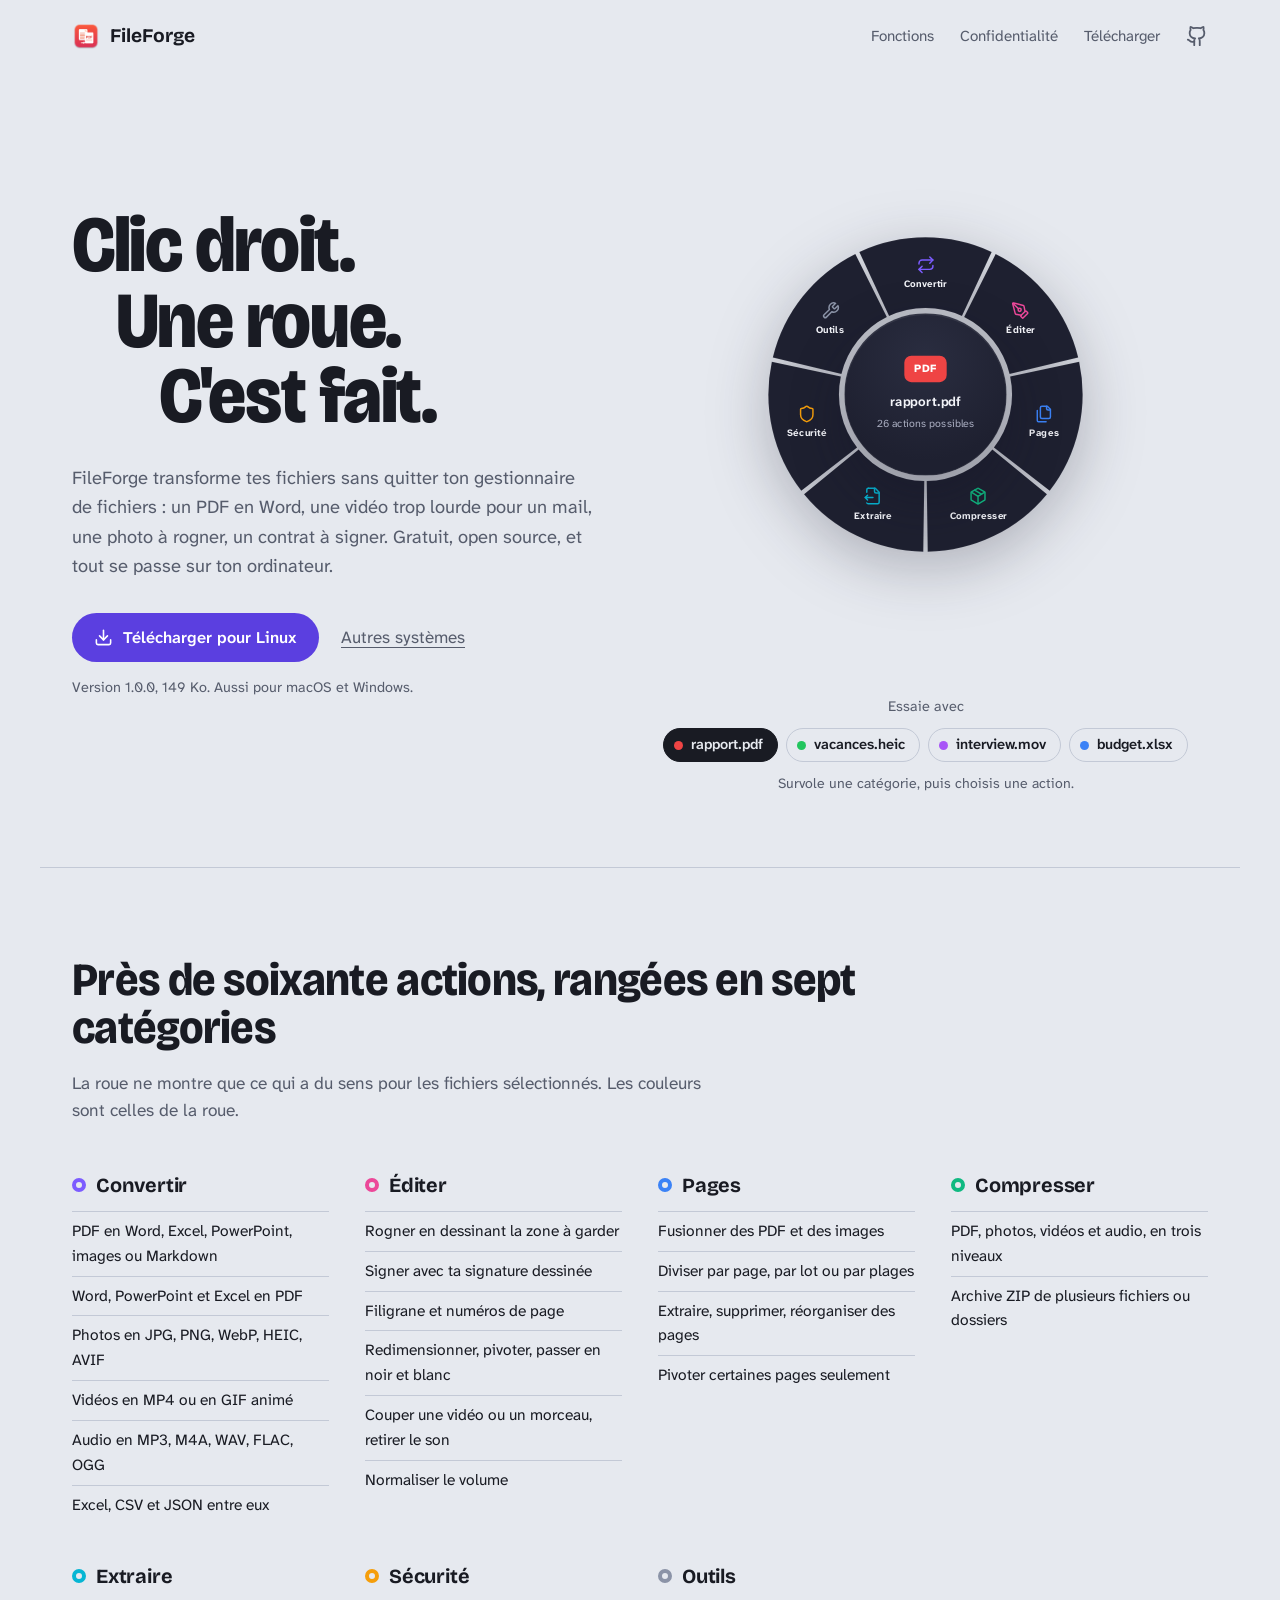
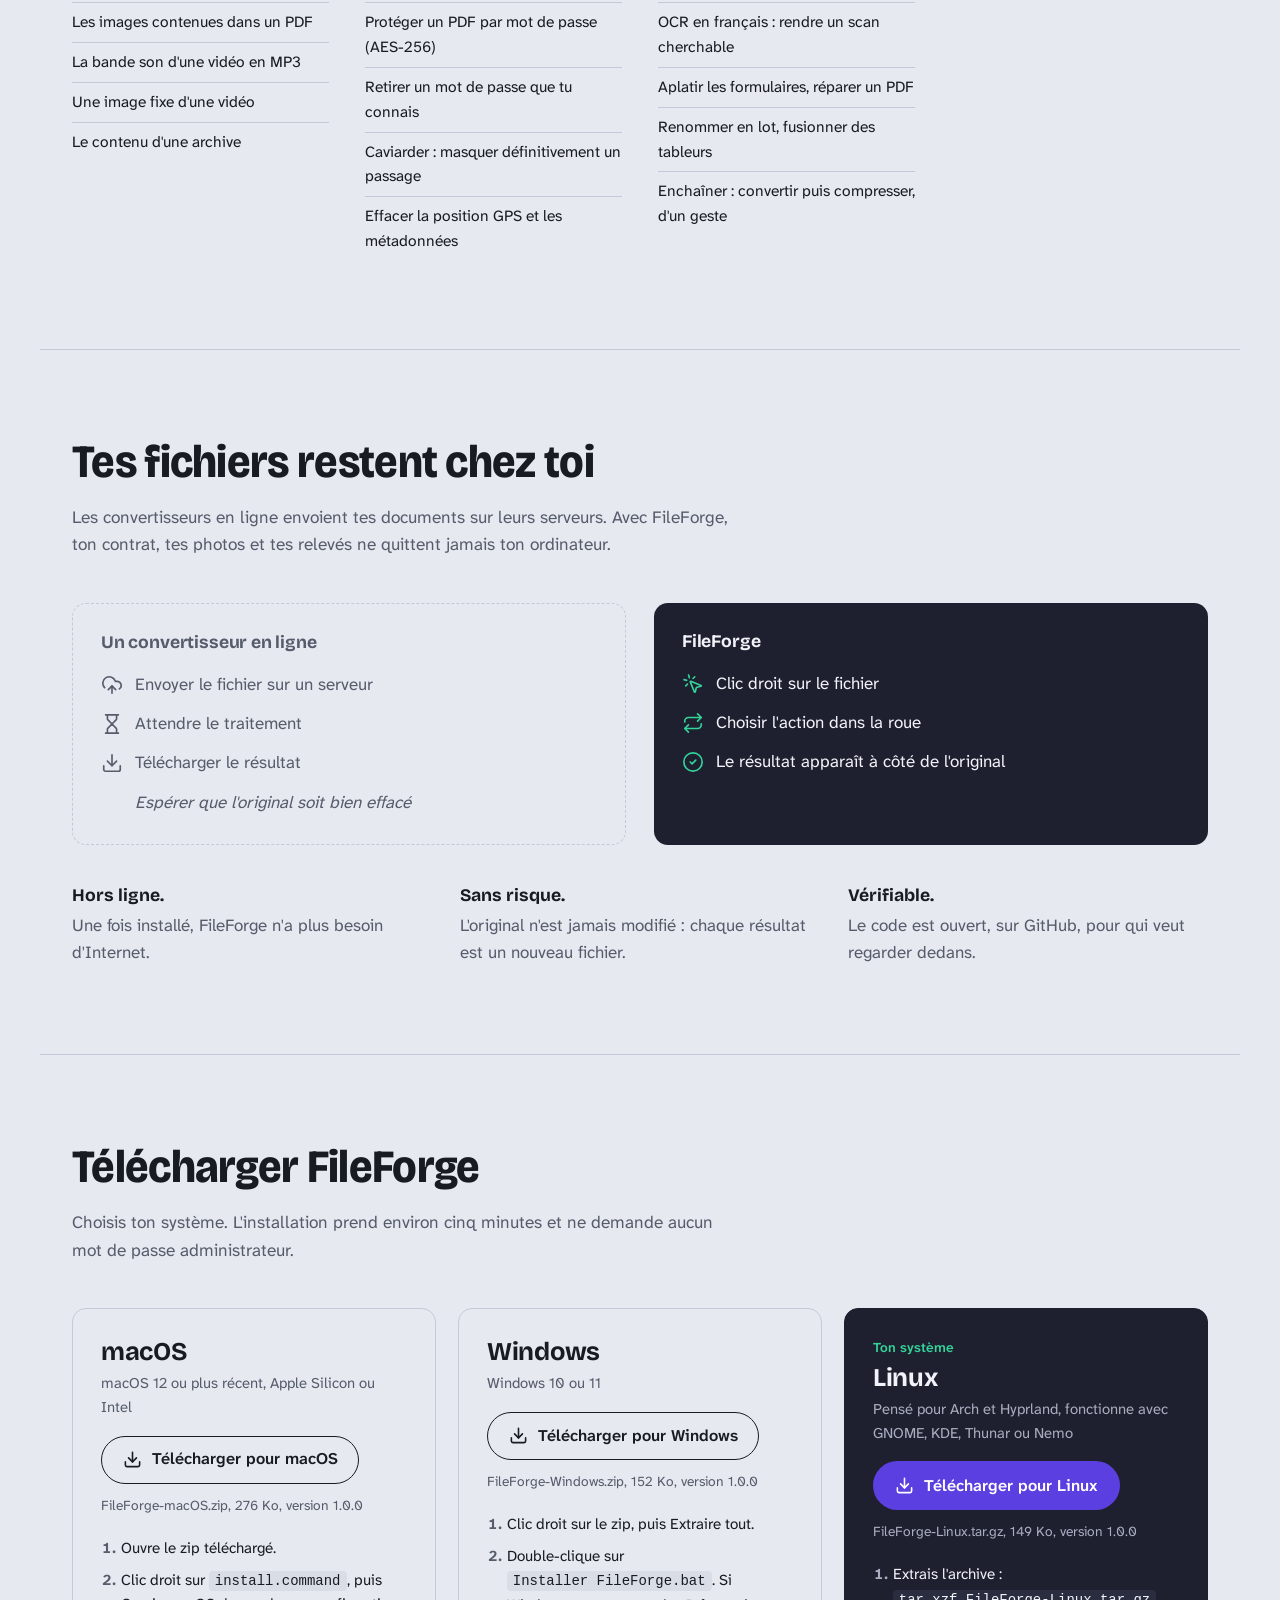
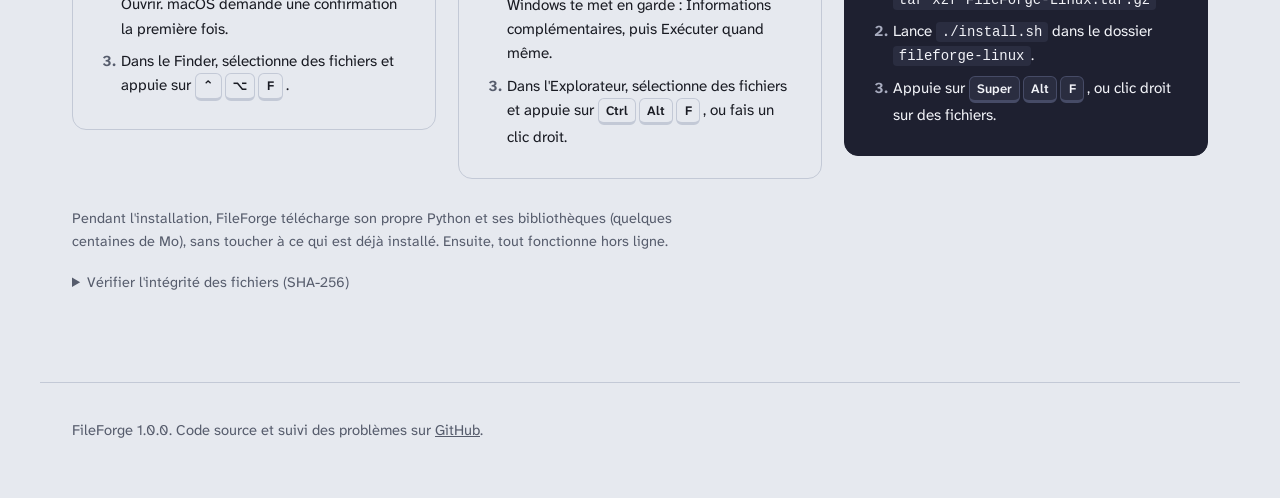
==== index.html @ e1658ba5 "FileForge 1.0.0 : boîte à outils de fichiers en roue (macOS, Windows, Linux) et site - src/ : moteur" ====
<!doctype html>
<html lang="fr">
<head>
<meta charset="utf-8">
<meta name="viewport" content="width=device-width, initial-scale=1">
<title>FileForge</title>
<meta name="description" content="Convertir, compresser, rogner, signer : FileForge s'ouvre en roue d'un clic droit sur tes fichiers. Gratuit, open source, et rien ne quitte ton ordinateur. Pour macOS, Windows et Linux.">
<meta name="theme-color" content="#E6E9EF" media="(prefers-color-scheme: light)">
<meta name="theme-color" content="#15161D" media="(prefers-color-scheme: dark)">
<meta property="og:title" content="FileForge">
<meta property="og:description" content="Clic droit, une roue, c'est fait. La boîte à outils de fichiers qui reste sur ton ordinateur.">
<meta property="og:type" content="website">
<meta property="og:image" content="/assets/icon-256.png">
<link rel="icon" type="image/png" href="/assets/favicon.png">
<link rel="apple-touch-icon" href="/assets/apple-touch-icon.png">
<link rel="preload" href="/assets/fonts/bricolage-grotesque.woff2" as="font" type="font/woff2" crossorigin>
<link rel="preload" href="/assets/fonts/atkinson-hyperlegible-next.woff2" as="font" type="font/woff2" crossorigin>
<link rel="stylesheet" href="/assets/site.css">
</head>
<body>
<a class="skip" href="#contenu">Aller au contenu</a>

<header class="top">
  <a class="brand" href="/" aria-label="FileForge, accueil">
    <img src="/assets/favicon.png" alt="" width="28" height="28">
    <span>FileForge</span>
  </a>
  <nav aria-label="Principale">
    <a href="#fonctions">Fonctions</a>
    <a href="#confidentialite">Confidentialité</a>
    <a href="#telecharger">Télécharger</a>
    <a class="gh" href="https://github.com/Tototra/FileForge" aria-label="Code source sur GitHub" data-icon="github"></a>
  </nav>
</header>

<main id="contenu">
  <section class="hero" aria-labelledby="titre">
    <div class="hero-text">
      <h1 id="titre"><span>Clic droit.</span> <span>Une roue.</span> <span>C'est fait.</span></h1>
      <p class="lead">FileForge transforme tes fichiers sans quitter ton gestionnaire de fichiers&nbsp;: un PDF en Word, une vidéo trop lourde pour un mail, une photo à rogner, un contrat à signer. Gratuit, open source, et tout se passe sur ton ordinateur.</p>
      <div class="cta">
        <a class="btn" id="hero-dl" href="#telecharger">Télécharger FileForge</a>
        <a class="quiet" id="hero-other" href="#telecharger">Voir tous les systèmes</a>
      </div>
      <p class="fine" id="hero-meta">macOS, Windows et Linux</p>
    </div>

    <figure class="demo" aria-label="Démonstration de la roue FileForge">
      <div class="wheel-frame" id="wheel-frame">
        <div class="wheel-stage" id="stage"></div>
      </div>
      <figcaption>
        <span class="try" id="try-label">Essaie avec</span>
        <div class="files" role="radiogroup" aria-labelledby="try-label" id="file-picker"></div>
        <p class="hint" id="hint">Survole une catégorie, puis choisis une action.</p>
      </figcaption>
    </figure>
  </section>

  <section class="features" id="fonctions" aria-labelledby="t-fonctions">
    <h2 id="t-fonctions">Près de soixante actions, rangées en sept catégories</h2>
    <p class="section-lead">La roue ne montre que ce qui a du sens pour les fichiers sélectionnés. Les couleurs sont celles de la roue.</p>
    <div class="cat-grid">
      <article class="cat" style="--c:#7c5cff">
        <h3>Convertir</h3>
        <ul>
          <li>PDF en Word, Excel, PowerPoint, images ou Markdown</li>
          <li>Word, PowerPoint et Excel en PDF</li>
          <li>Photos en JPG, PNG, WebP, HEIC, AVIF</li>
          <li>Vidéos en MP4 ou en GIF animé</li>
          <li>Audio en MP3, M4A, WAV, FLAC, OGG</li>
          <li>Excel, CSV et JSON entre eux</li>
        </ul>
      </article>
      <article class="cat" style="--c:#ec4899">
        <h3>Éditer</h3>
        <ul>
          <li>Rogner en dessinant la zone à garder</li>
          <li>Signer avec ta signature dessinée</li>
          <li>Filigrane et numéros de page</li>
          <li>Redimensionner, pivoter, passer en noir et blanc</li>
          <li>Couper une vidéo ou un morceau, retirer le son</li>
          <li>Normaliser le volume</li>
        </ul>
      </article>
      <article class="cat" style="--c:#3b82f6">
        <h3>Pages</h3>
        <ul>
          <li>Fusionner des PDF et des images</li>
          <li>Diviser par page, par lot ou par plages</li>
          <li>Extraire, supprimer, réorganiser des pages</li>
          <li>Pivoter certaines pages seulement</li>
        </ul>
      </article>
      <article class="cat" style="--c:#10b981">
        <h3>Compresser</h3>
        <ul>
          <li>PDF, photos, vidéos et audio, en trois niveaux</li>
          <li>Archive ZIP de plusieurs fichiers ou dossiers</li>
        </ul>
      </article>
      <article class="cat" style="--c:#06b6d4">
        <h3>Extraire</h3>
        <ul>
          <li>Les images contenues dans un PDF</li>
          <li>La bande son d'une vidéo en MP3</li>
          <li>Une image fixe d'une vidéo</li>
          <li>Le contenu d'une archive</li>
        </ul>
      </article>
      <article class="cat" style="--c:#f59e0b">
        <h3>Sécurité</h3>
        <ul>
          <li>Protéger un PDF par mot de passe (AES-256)</li>
          <li>Retirer un mot de passe que tu connais</li>
          <li>Caviarder : masquer définitivement un passage</li>
          <li>Effacer la position GPS et les métadonnées</li>
        </ul>
      </article>
      <article class="cat" style="--c:#8b93a7">
        <h3>Outils</h3>
        <ul>
          <li>OCR en français : rendre un scan cherchable</li>
          <li>Aplatir les formulaires, réparer un PDF</li>
          <li>Renommer en lot, fusionner des tableurs</li>
          <li>Enchaîner : convertir puis compresser, d'un geste</li>
        </ul>
      </article>
    </div>
  </section>

  <section class="privacy" id="confidentialite" aria-labelledby="t-privacy">
    <h2 id="t-privacy">Tes fichiers restent chez toi</h2>
    <p class="section-lead">Les convertisseurs en ligne envoient tes documents sur leurs serveurs. Avec FileForge, ton contrat, tes photos et tes relevés ne quittent jamais ton ordinateur.</p>
    <div class="flows">
      <div class="flow flow-web">
        <h3>Un convertisseur en ligne</h3>
        <ol>
          <li data-icon="cloud-upload">Envoyer le fichier sur un serveur</li>
          <li data-icon="hourglass">Attendre le traitement</li>
          <li data-icon="download">Télécharger le résultat</li>
          <li class="doubt">Espérer que l'original soit bien effacé</li>
        </ol>
      </div>
      <div class="flow flow-ff">
        <h3>FileForge</h3>
        <ol>
          <li data-icon="mouse-pointer-click">Clic droit sur le fichier</li>
          <li data-icon="repeat">Choisir l'action dans la roue</li>
          <li data-icon="circle-check">Le résultat apparaît à côté de l'original</li>
        </ol>
      </div>
    </div>
    <ul class="facts">
      <li><strong>Hors ligne.</strong> Une fois installé, FileForge n'a plus besoin d'Internet.</li>
      <li><strong>Sans risque.</strong> L'original n'est jamais modifié : chaque résultat est un nouveau fichier.</li>
      <li><strong>Vérifiable.</strong> Le code est ouvert, sur GitHub, pour qui veut regarder dedans.</li>
    </ul>
  </section>

  <section class="download" id="telecharger" aria-labelledby="t-dl">
    <h2 id="t-dl">Télécharger FileForge</h2>
    <p class="section-lead" id="dl-lead">Choisis ton système. L'installation prend environ cinq minutes et ne demande aucun mot de passe administrateur.</p>
    <div class="os-list" id="os-list">
      <article class="os" data-os="macos" aria-labelledby="os-mac">
        <header>
          <h3 id="os-mac">macOS</h3>
          <p class="req">macOS 12 ou plus récent, Apple Silicon ou Intel</p>
          <p class="yours" hidden>Ton système</p>
        </header>
        <a class="btn" href="/downloads/FileForge-macOS.zip" download data-file="macos">Télécharger pour macOS</a>
        <p class="file" data-meta="macos">FileForge-macOS.zip</p>
        <ol class="steps">
          <li>Ouvre le zip téléchargé.</li>
          <li>Clic droit sur <code>install.command</code>, puis Ouvrir. macOS demande une confirmation la première fois.</li>
          <li>Dans le Finder, sélectionne des fichiers et appuie sur <kbd>⌃</kbd><kbd>⌥</kbd><kbd>F</kbd>.</li>
        </ol>
      </article>
      <article class="os" data-os="windows" aria-labelledby="os-win">
        <header>
          <h3 id="os-win">Windows</h3>
          <p class="req">Windows 10 ou 11</p>
          <p class="yours" hidden>Ton système</p>
        </header>
        <a class="btn" href="/downloads/FileForge-Windows.zip" download data-file="windows">Télécharger pour Windows</a>
        <p class="file" data-meta="windows">FileForge-Windows.zip</p>
        <ol class="steps">
          <li>Clic droit sur le zip, puis Extraire tout.</li>
          <li>Double-clique sur <code>Installer FileForge.bat</code>. Si Windows te met en garde : Informations complémentaires, puis Exécuter quand même.</li>
          <li>Dans l'Explorateur, sélectionne des fichiers et appuie sur <kbd>Ctrl</kbd><kbd>Alt</kbd><kbd>F</kbd>, ou fais un clic droit.</li>
        </ol>
      </article>
      <article class="os" data-os="linux" aria-labelledby="os-linux">
        <header>
          <h3 id="os-linux">Linux</h3>
          <p class="req">Pensé pour Arch et Hyprland, fonctionne avec GNOME, KDE, Thunar ou Nemo</p>
          <p class="yours" hidden>Ton système</p>
        </header>
        <a class="btn" href="/downloads/FileForge-Linux.tar.gz" download data-file="linux">Télécharger pour Linux</a>
        <p class="file" data-meta="linux">FileForge-Linux.tar.gz</p>
        <ol class="steps">
          <li>Extrais l'archive : <code>tar xzf FileForge-Linux.tar.gz</code></li>
          <li>Lance <code>./install.sh</code> dans le dossier <code>fileforge-linux</code>.</li>
          <li>Appuie sur <kbd>Super</kbd><kbd>Alt</kbd><kbd>F</kbd>, ou clic droit sur des fichiers.</li>
        </ol>
      </article>
    </div>
    <p class="fine note">Pendant l'installation, FileForge télécharge son propre Python et ses bibliothèques (quelques centaines de Mo), sans toucher à ce qui est déjà installé. Ensuite, tout fonctionne hors ligne.</p>
    <details class="checksums">
      <summary>Vérifier l'intégrité des fichiers (SHA-256)</summary>
      <dl id="sums"><dt>Chargement…</dt></dl>
    </details>
  </section>
</main>

<footer class="bottom">
  <p><span id="version">FileForge</span>. Code source et suivi des problèmes sur <a href="https://github.com/Tototra/FileForge">GitHub</a>.</p>
</footer>

<script src="/assets/wheel-data.js"></script>
<script src="/assets/site.js"></script>
</body>
</html>
---- assets/site.css ----
/* FileForge — site de présentation */
/* Polices hébergées ici (licence SIL OFL) : aucune requête vers un service tiers */
@font-face {
  font-family: "Bricolage Grotesque"; font-style: normal; font-display: swap;
  font-weight: 200 800; font-stretch: 75% 100%;
  src: url(/assets/fonts/bricolage-grotesque.woff2) format("woff2-variations"), url(/assets/fonts/bricolage-grotesque.woff2) format("woff2");
}
@font-face {
  font-family: "Atkinson Hyperlegible Next"; font-style: normal; font-display: swap;
  font-weight: 200 800;
  src: url(/assets/fonts/atkinson-hyperlegible-next.woff2) format("woff2-variations"), url(/assets/fonts/atkinson-hyperlegible-next.woff2) format("woff2");
}
:root {
  --fog: #E6E9EF;        /* fond : brume froide, calme autour de la roue */
  --fog-deep: #D9DDE6;   /* zones secondaires */
  --line: #C3C9D6;       /* filets */
  --ink: #191B23;        /* texte */
  --slate: #565C6C;      /* texte secondaire */
  --graphite: #1E2030;   /* la roue, le système détecté */
  --graphite-2: #2A2D40;
  --on-dark: #F2F3F8;
  --on-dark-2: #A9ADC0;
  --violet: #5B3FE0;     /* action principale (couleur « Convertir » de la roue, assombrie pour le contraste) */
  --violet-hover: #4A30C4;
  --focus: #5B3FE0;
  --radius-s: 6px;
  --radius-m: 14px;
  --display: "Bricolage Grotesque", "Avenir Next", system-ui, sans-serif;
  --text: "Atkinson Hyperlegible Next", "Atkinson Hyperlegible", system-ui, sans-serif;
  color-scheme: light;
}
@media (prefers-color-scheme: dark) {
  :root:not([data-theme="light"]) {
    --fog: #15161D; --fog-deep: #1C1E28; --line: #33374A; --ink: #ECEEF5; --slate: #A3A8BC;
    --graphite: #232638; --graphite-2: #2E3248; --violet: #7C61FF; --violet-hover: #8F78FF; --focus: #9C88FF;
    color-scheme: dark;
  }
}
:root[data-theme="dark"] {
  --fog: #15161D; --fog-deep: #1C1E28; --line: #33374A; --ink: #ECEEF5; --slate: #A3A8BC;
  --graphite: #232638; --graphite-2: #2E3248; --violet: #7C61FF; --violet-hover: #8F78FF; --focus: #9C88FF;
  color-scheme: dark;
}

*, *::before, *::after { box-sizing: border-box; }
html { -webkit-text-size-adjust: 100%; scroll-behavior: smooth; }
@media (prefers-reduced-motion: reduce) { html { scroll-behavior: auto; } }
body {
  margin: 0; background: var(--fog); color: var(--ink);
  font: 400 1.0625rem/1.6 var(--text);
  -webkit-font-smoothing: antialiased;

}
img, svg { display: block; }
a { color: inherit; }
:focus-visible { outline: 3px solid var(--focus); outline-offset: 3px; border-radius: 4px; }
.skip { position: absolute; left: -999px; top: 8px; background: var(--ink); color: var(--fog); padding: 8px 14px; border-radius: var(--radius-s); z-index: 10; }
.skip:focus { left: 16px; }
code { font: 0.92em/1 ui-monospace, "SF Mono", Menlo, Consolas, monospace; background: var(--fog-deep); padding: 2px 6px; border-radius: 4px; white-space: nowrap; }
kbd {
  display: inline-block; min-width: 1.9em; padding: 2px 7px; margin-right: 3px; text-align: center;
  font: 600 0.85em/1.5 var(--text); color: var(--ink);
  background: var(--fog); border: 1px solid var(--line); border-bottom-width: 3px; border-radius: 6px;
}

/* ───── en-tête ───── */
.top {
  max-width: 1200px; margin: 0 auto; padding: 22px 32px;
  display: flex; align-items: center; justify-content: space-between; gap: 16px;
}
.brand { display: flex; align-items: center; gap: 10px; text-decoration: none; font: 700 1.2rem/1 var(--display); }
.brand img { border-radius: 7px; }
.top nav { display: flex; align-items: center; gap: 26px; }
.top nav a { text-decoration: none; color: var(--slate); font-size: 0.95rem; }
.top nav a:hover { color: var(--ink); }
.top nav .gh svg { width: 22px; height: 22px; }

/* ───── héros ───── */
.hero {
  max-width: 1200px; margin: 0 auto; padding: 40px 32px 72px;
  display: grid; grid-template-columns: minmax(0, 1fr) minmax(0, 1.08fr); gap: 48px; align-items: center;
  overflow-x: clip; /* l'éventail de la roue peut déborder sur petit écran */
}
h1 {
  margin: 0; font-family: var(--display); font-weight: 800;
  font-size: clamp(2.9rem, 6.2vw, 5.6rem); line-height: 0.95; letter-spacing: -0.018em;
  font-variation-settings: "wdth" 90, "opsz" 96;
}
h1 span { display: block; }
h1 span:nth-child(2) { padding-left: 0.55em; }
h1 span:nth-child(3) { padding-left: 1.1em; }
.lead { max-width: 33em; margin: 30px 0 0; font-size: 1.15rem; color: var(--slate); }
.cta { display: flex; flex-wrap: wrap; align-items: center; gap: 14px 22px; margin-top: 32px; }
.btn {
  display: inline-flex; align-items: center; gap: 10px; text-decoration: none;
  background: var(--violet); color: #fff; font: 600 1.02rem/1 var(--text);
  padding: 15px 22px; border-radius: 999px;
  transition: background-color .15s ease;
}
.btn:hover { background: var(--violet-hover); }
.btn svg, .gh svg, .flow li svg { stroke: currentColor; fill: none; stroke-width: 2; stroke-linecap: round; stroke-linejoin: round; }
.btn svg { width: 19px; height: 19px; }
.quiet { color: var(--slate); text-underline-offset: 4px; }
.quiet:hover { color: var(--ink); }
.fine { font-size: 0.9rem; color: var(--slate); margin: 14px 0 0; }

/* ───── la roue ───── */
.demo { margin: 0; display: flex; flex-direction: column; align-items: center; }
.wheel-frame { width: min(100%, 600px); aspect-ratio: 1; position: relative; }
.wheel-stage {
  position: absolute; left: 0; top: 0; width: 760px; height: 760px;
  transform-origin: 0 0; font-family: -apple-system, "Segoe UI", var(--text), sans-serif;
  -webkit-user-select: none; user-select: none;
}
.ring { position: absolute; inset: 0; pointer-events: none; transform-origin: 380px 380px; transition: transform .38s cubic-bezier(.2,.9,.25,1.12), opacity .24s; }
.ring.pre { transform: scale(.82) rotate(-12deg); opacity: 0; }
.ring.out { transform: scale(1.06); opacity: 0; transition-duration: .16s; }
.ring > svg { position: absolute; inset: 0; overflow: visible; filter: drop-shadow(0 18px 34px rgba(20,22,40,.28)); }
.seg { pointer-events: visiblePainted; fill: var(--graphite); stroke: rgba(255,255,255,.07); stroke-width: 1; cursor: pointer; transition: fill .14s; outline: none; }
.seg:hover, .seg.on, .seg:focus-visible { fill: var(--c); }
.seg:focus-visible { stroke: #fff; stroke-width: 2.5; }
.dim .seg { opacity: .3; }
.lbl {
  position: absolute; transform: translate(-50%, -50%); pointer-events: none;
  display: flex; flex-direction: column; align-items: center; gap: 5px; text-align: center;
  color: var(--on-dark); font-size: 12px; font-weight: 600; line-height: 1.18;
}
.lbl svg { width: 21px; height: 21px; color: var(--c); stroke: currentColor; fill: none; stroke-width: 1.9; stroke-linecap: round; stroke-linejoin: round; transition: color .14s, transform .2s; }
.lbl.on svg { color: #fff; transform: scale(1.12); }
.cats .lbl span { font-size: 11px; letter-spacing: .03em; font-weight: 700; }
.hub {
  position: absolute; border-radius: 50%; overflow: hidden;
  background: radial-gradient(circle at 50% 28%, var(--graphite-2), var(--graphite) 72%);
  border: 1px solid rgba(255,255,255,.08);
  box-shadow: 0 26px 60px rgba(20,22,40,.38), inset 0 1px 0 rgba(255,255,255,.07);
  display: flex; flex-direction: column; align-items: center; justify-content: center; text-align: center;
  padding: 22px; color: var(--on-dark); cursor: default;
  transition: transform .34s cubic-bezier(.2,.9,.25,1.25), opacity .2s;
}
.hub.pre { transform: scale(.55); opacity: 0; }
.hub .badge { font-size: 12.5px; font-weight: 800; letter-spacing: .06em; padding: 5px 11px; border-radius: 8px; background: var(--c); color: #fff; margin-bottom: 10px; }
.hub .name { font-size: 15px; font-weight: 650; }
.hub .sub { font-size: 12px; color: var(--on-dark-2); margin-top: 4px; }
.hub .big svg { width: 32px; height: 32px; color: var(--c, #fff); stroke: currentColor; fill: none; stroke-width: 1.9; stroke-linecap: round; stroke-linejoin: round; margin: 0 auto 9px; }
.hub .title { font-size: 15px; font-weight: 650; line-height: 1.25; max-width: 160px; }
.hub .note { font-size: 12px; color: var(--on-dark-2); margin-top: 6px; line-height: 1.35; max-width: 170px; }
.hub .out { font-size: 12.5px; margin-top: 6px; max-width: 170px; overflow: hidden; text-overflow: ellipsis; white-space: nowrap; }
.spin { position: absolute; border-radius: 50%; background: conic-gradient(from 0deg, transparent, #7c5cff 120deg, #ec4899 220deg, transparent 300deg);
  -webkit-mask: radial-gradient(farthest-side, transparent calc(100% - 7px), #000 calc(100% - 6px));
          mask: radial-gradient(farthest-side, transparent calc(100% - 7px), #000 calc(100% - 6px));
  animation: rot 1s linear infinite; }
@keyframes rot { to { transform: rotate(360deg); } }
.check path, .check polyline { stroke-dasharray: 40; stroke-dashoffset: 40; animation: draw .5s .1s ease forwards; }
@keyframes draw { to { stroke-dashoffset: 0; } }
@media (prefers-reduced-motion: reduce) {
  .ring, .hub, .seg { transition: none !important; }
  .spin { animation-duration: 3s; }
  .check path, .check polyline { animation: none; stroke-dashoffset: 0; }
}

figcaption { margin-top: 18px; display: flex; flex-direction: column; align-items: center; gap: 10px; }
.try { font-size: 0.9rem; color: var(--slate); }
.files { display: flex; flex-wrap: wrap; justify-content: center; gap: 8px; }
.files button {
  font: 600 0.9rem/1 var(--text); color: var(--ink); cursor: pointer;
  background: transparent; border: 1px solid var(--line); border-radius: 999px; padding: 9px 14px 9px 10px;
  display: inline-flex; align-items: center; gap: 8px;
}
.files button::before { content: ""; width: 9px; height: 9px; border-radius: 50%; background: var(--c); }
.files button[aria-checked="true"] { background: var(--ink); color: var(--fog); border-color: var(--ink); }
.files button:hover:not([aria-checked="true"]) { border-color: var(--slate); }
.hint { margin: 0; font-size: 0.88rem; color: var(--slate); min-height: 1.4em; }

/* ───── sections ───── */
section:not(.hero) { max-width: 1200px; margin: 0 auto; padding: 88px 32px; }
h2 {
  margin: 0; max-width: 18em; font: 750 clamp(2rem, 3.6vw, 2.9rem)/1.04 var(--display);
  letter-spacing: -0.015em; font-variation-settings: "wdth" 92, "opsz" 60;
}
.section-lead { max-width: 38em; color: var(--slate); margin: 18px 0 0; font-size: 1.08rem; }
h3 { margin: 0; font: 700 1.25rem/1.2 var(--display); letter-spacing: -0.01em; }

.features { border-top: 1px solid var(--line); }
.cat-grid { margin-top: 48px; display: grid; grid-template-columns: repeat(4, minmax(0, 1fr)); gap: 40px 36px; }
.cat h3 { display: flex; align-items: center; gap: 10px; }
.cat h3::before { content: ""; width: 14px; height: 14px; border-radius: 50%; border: 4px solid var(--c); flex: none; }
.cat ul { margin: 14px 0 0; padding: 0; list-style: none; }
.cat li { padding: 7px 0; border-top: 1px solid var(--line); font-size: 0.97rem; }

.privacy { border-top: 1px solid var(--line); }
.flows { margin-top: 44px; display: grid; grid-template-columns: 1fr 1fr; gap: 28px; }
.flow { padding: 28px; border-radius: var(--radius-m); }
.flow-web { border: 1px dashed var(--line); color: var(--slate); }
.flow-ff { background: var(--graphite); color: var(--on-dark); }
.flow h3 { font-size: 1.1rem; }
.flow ol { list-style: none; margin: 18px 0 0; padding: 0; display: grid; gap: 12px; }
.flow li { display: flex; align-items: center; gap: 12px; }
.flow li svg { width: 22px; height: 22px; flex: none; stroke: currentColor; fill: none; stroke-width: 1.8; stroke-linecap: round; stroke-linejoin: round; }
.flow-ff li svg { color: #34d399; }
.flow .doubt { font-style: italic; padding-left: 34px; }
.facts { list-style: none; padding: 0; margin: 40px 0 0; display: grid; grid-template-columns: repeat(3, minmax(0, 1fr)); gap: 28px; }
.facts li { color: var(--slate); }
.facts strong { color: var(--ink); display: block; font: 700 1.1rem/1.3 var(--display); margin-bottom: 4px; }

.download { border-top: 1px solid var(--line); }
.os-list { margin-top: 44px; display: grid; grid-template-columns: repeat(3, minmax(0, 1fr)); gap: 22px; align-items: start; }
.os { padding: 28px; border-radius: var(--radius-m); border: 1px solid var(--line); display: flex; flex-direction: column; gap: 16px; }
.os header { display: flex; flex-direction: column; gap: 4px; }
.os h3 { font-size: 1.6rem; }
.os .req { margin: 0; color: var(--slate); font-size: 0.93rem; }
.os .yours { margin: 0; order: -1; font-size: 0.85rem; font-weight: 600; color: #34d399; }
.os .btn { align-self: flex-start; }
.os .file { margin: -6px 0 0; font-size: 0.86rem; color: var(--slate); }
.steps { margin: 4px 0 0; padding-left: 1.3em; display: grid; gap: 8px; font-size: 0.95rem; }
.steps li::marker { font-weight: 700; color: var(--slate); }
.os.mine { background: var(--graphite); color: var(--on-dark); border-color: var(--graphite); }
.os.mine .req, .os.mine .file, .os.mine .steps li::marker { color: var(--on-dark-2); }
.os.mine code { background: var(--graphite-2); color: var(--on-dark); }
.os.mine kbd { background: var(--graphite-2); color: var(--on-dark); border-color: #464b66; }
.os:not(.mine) .btn { background: transparent; color: var(--ink); border: 1.5px solid var(--ink); padding: 13.5px 20.5px; }
.os:not(.mine) .btn:hover { background: var(--ink); color: var(--fog); }
.note { max-width: 46em; margin-top: 28px; }
.checksums { margin-top: 18px; font-size: 0.9rem; color: var(--slate); }
.checksums summary { cursor: pointer; }
.checksums dl { margin: 12px 0 0; display: grid; grid-template-columns: auto 1fr; gap: 6px 16px; }
.checksums dt { font-weight: 600; color: var(--ink); }
.checksums dd { margin: 0; font: 0.82rem/1.5 ui-monospace, Menlo, Consolas, monospace; word-break: break-all; }

.bottom { max-width: 1200px; margin: 0 auto; padding: 36px 32px 56px; border-top: 1px solid var(--line); color: var(--slate); font-size: 0.92rem; }
.bottom p { margin: 0; }

/* ───── responsive ───── */
@media (max-width: 980px) {
  .hero { grid-template-columns: 1fr; gap: 36px; padding-top: 16px; }
  .cat-grid { grid-template-columns: repeat(2, minmax(0, 1fr)); }
  .os-list { grid-template-columns: 1fr; }
  .os-list .os.mine { order: -1; }
}
@media (max-width: 640px) {
  .top { padding: 16px; }
  .top nav { gap: 16px; }
  .top nav a:not(.gh):not([href="#telecharger"]) { display: none; }
  .hero { padding: 8px 16px 48px; }
  section:not(.hero) { padding: 64px 16px; }
  .cat-grid, .flows, .facts { grid-template-columns: 1fr; }
  .bottom { padding: 28px 16px 44px; }
  h1 span:nth-child(2), h1 span:nth-child(3) { padding-left: 0; }
  code { white-space: normal; }
}
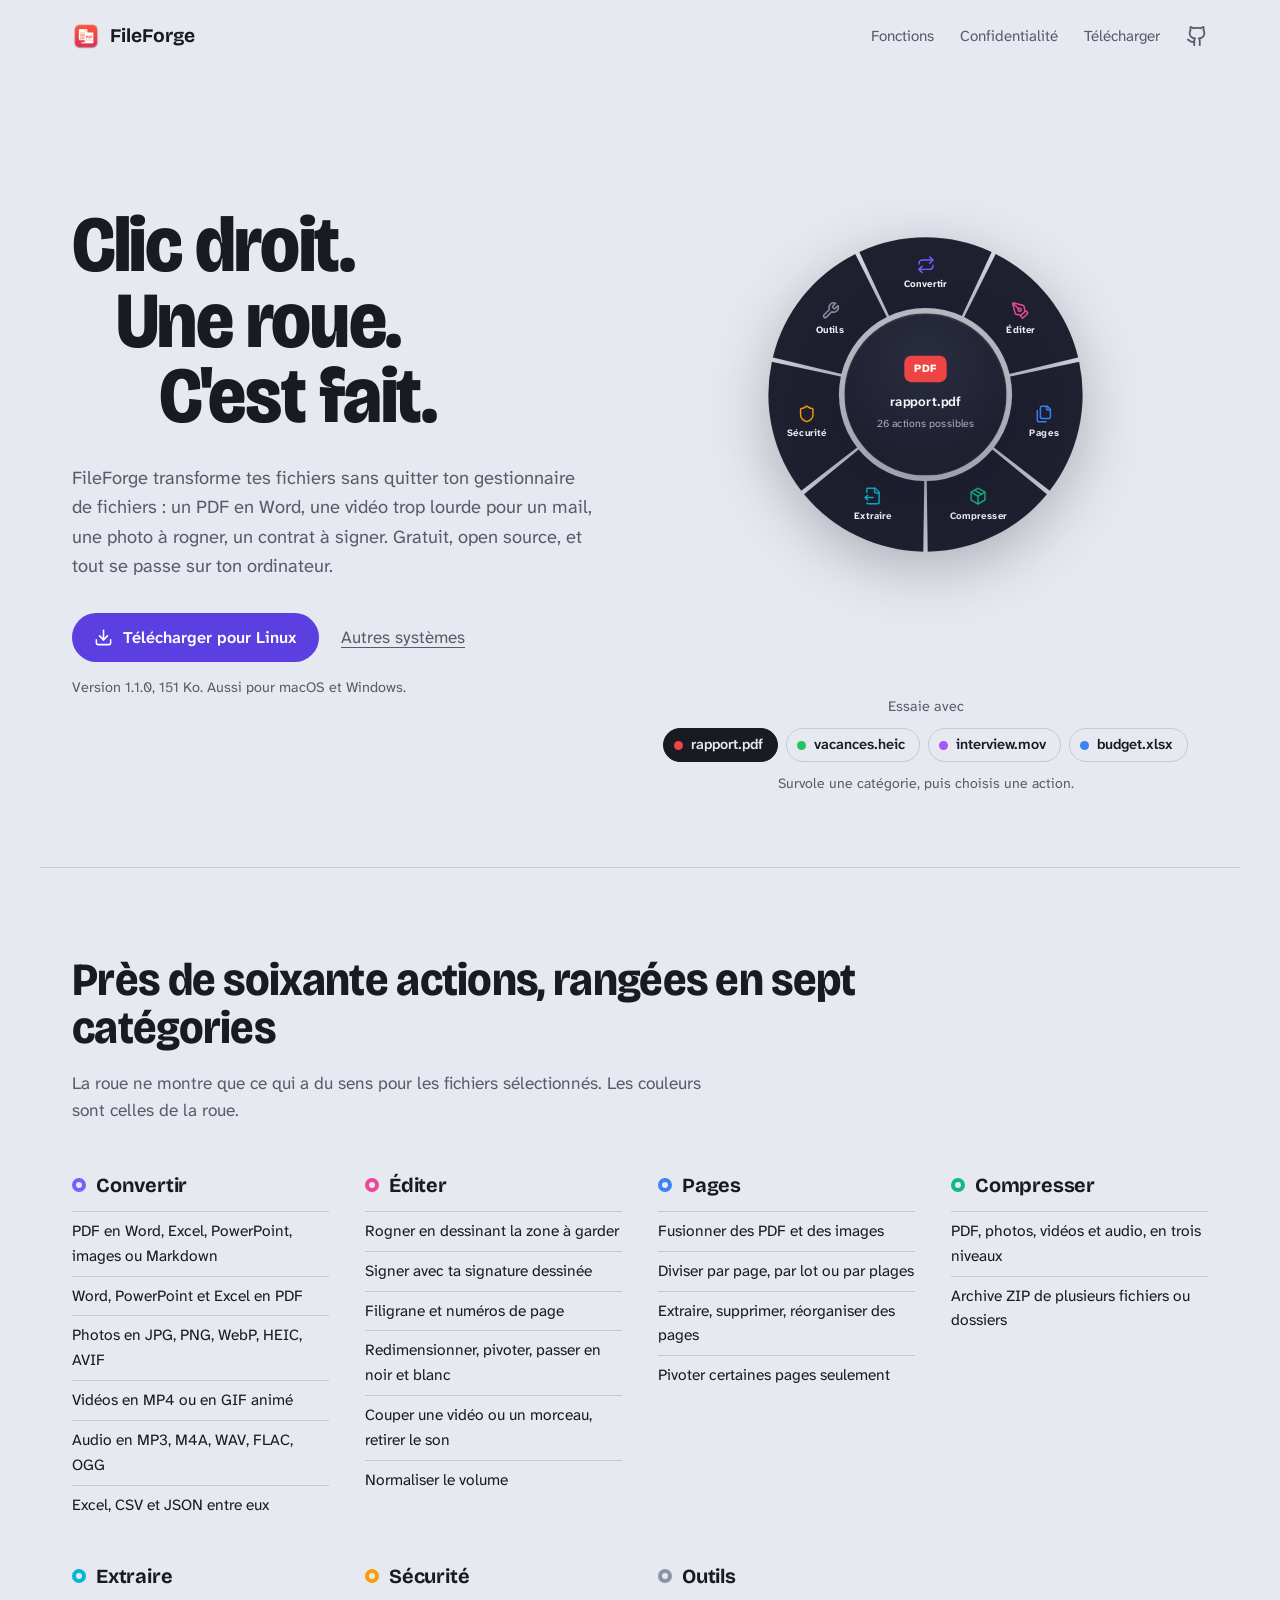
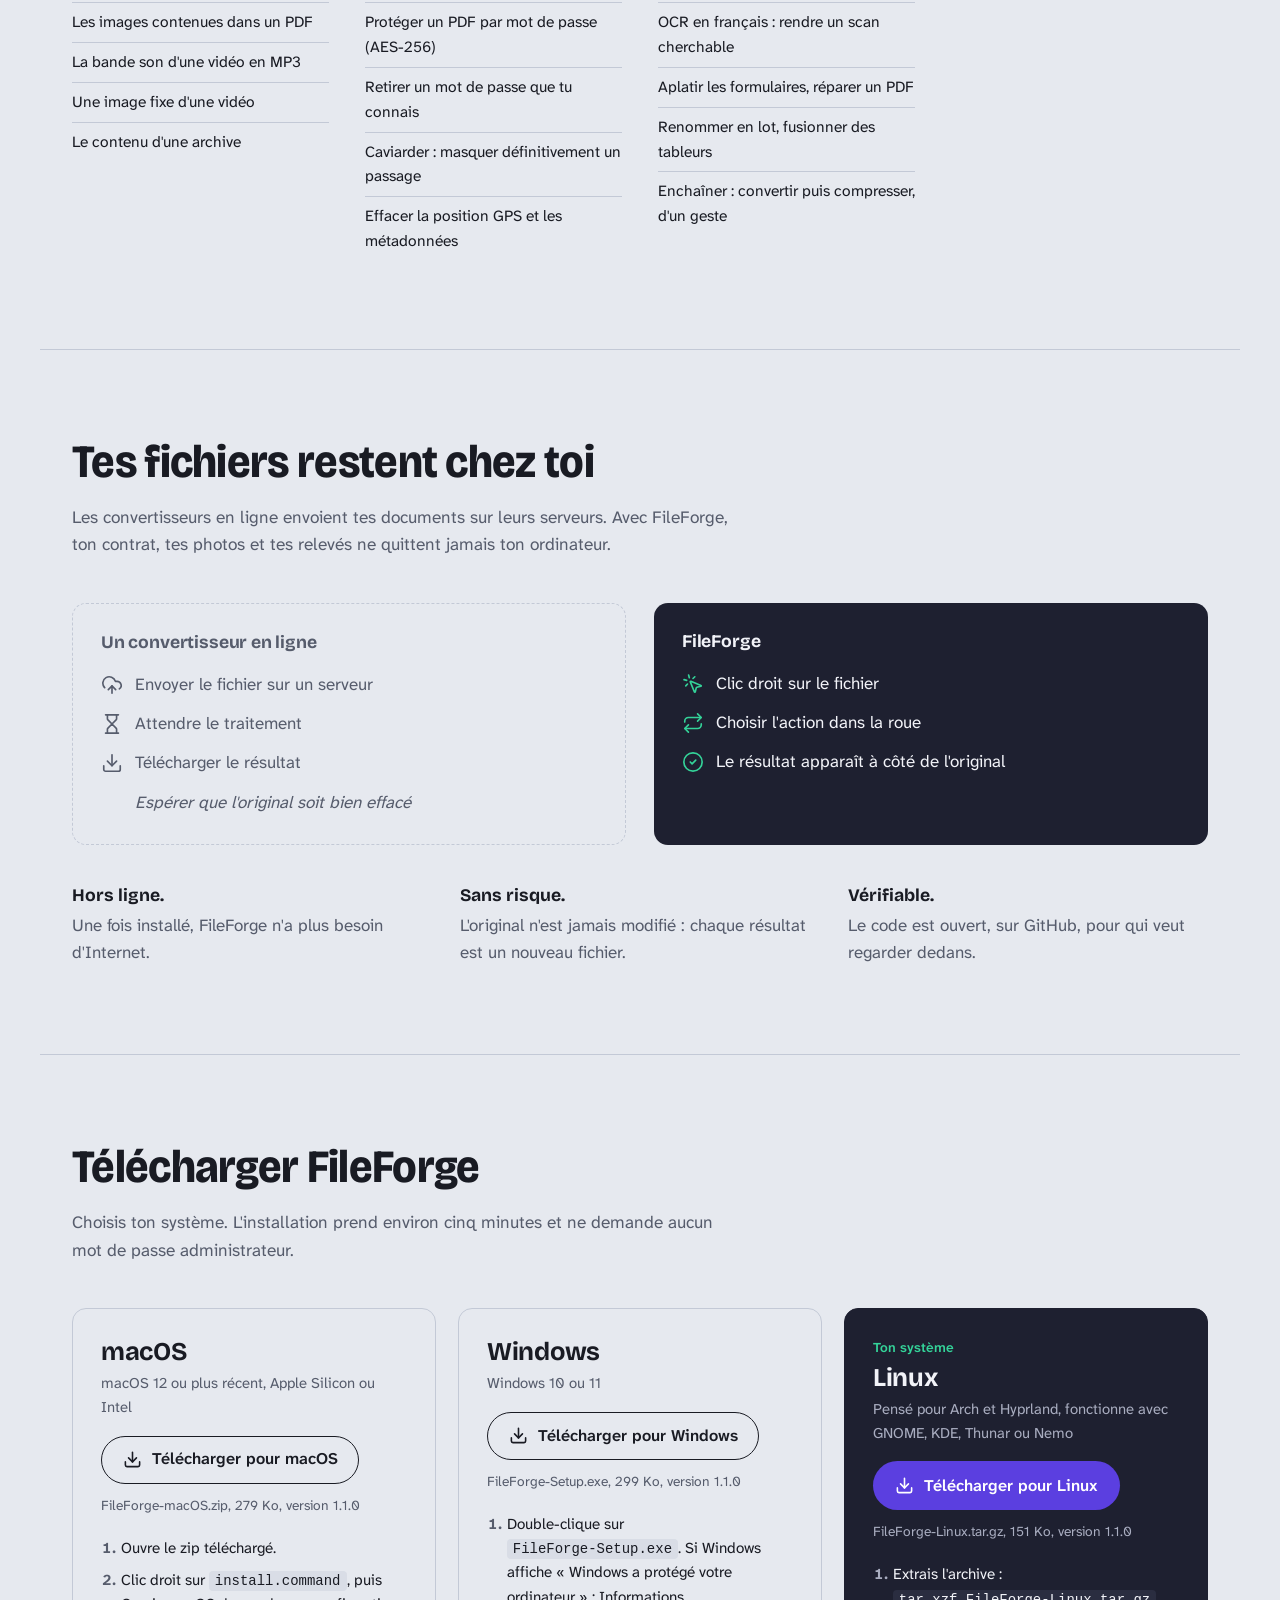
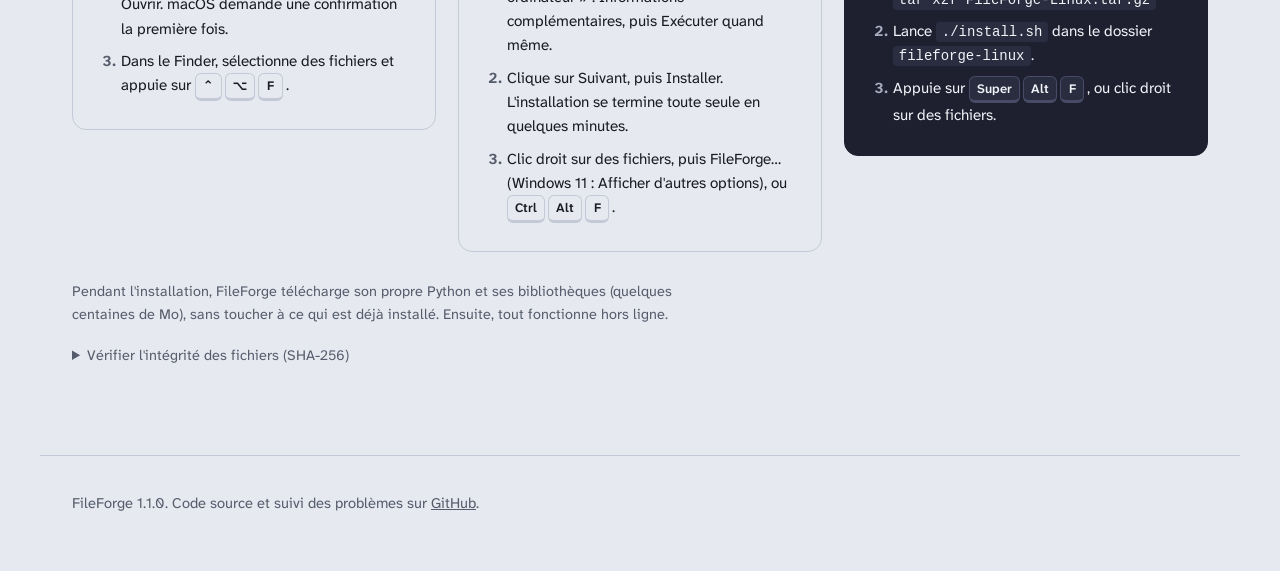
==== commit 45366153: "Windows : installateur FileForge-Setup.exe, roue sans fond gris, conversions Office corrigées, tests" ====
--- a/index.html
+++ b/index.html
@@ -182,12 +182,12 @@
           <p class="req">Windows 10 ou 11</p>
           <p class="yours" hidden>Ton système</p>
         </header>
-        <a class="btn" href="/downloads/FileForge-Windows.zip" download data-file="windows">Télécharger pour Windows</a>
-        <p class="file" data-meta="windows">FileForge-Windows.zip</p>
+        <a class="btn" href="/downloads/FileForge-Setup.exe" download data-file="windows">Télécharger pour Windows</a>
+        <p class="file" data-meta="windows">FileForge-Setup.exe</p>
         <ol class="steps">
-          <li>Clic droit sur le zip, puis Extraire tout.</li>
-          <li>Double-clique sur <code>Installer FileForge.bat</code>. Si Windows te met en garde : Informations complémentaires, puis Exécuter quand même.</li>
-          <li>Dans l'Explorateur, sélectionne des fichiers et appuie sur <kbd>Ctrl</kbd><kbd>Alt</kbd><kbd>F</kbd>, ou fais un clic droit.</li>
+          <li>Double-clique sur <code>FileForge-Setup.exe</code>. Si Windows affiche « Windows a protégé votre ordinateur » : Informations complémentaires, puis Exécuter quand même.</li>
+          <li>Clique sur Suivant, puis Installer. L'installation se termine toute seule en quelques minutes.</li>
+          <li>Clic droit sur des fichiers, puis FileForge… (Windows 11 : Afficher d'autres options), ou <kbd>Ctrl</kbd><kbd>Alt</kbd><kbd>F</kbd>.</li>
         </ol>
       </article>
       <article class="os" data-os="linux" aria-labelledby="os-linux">
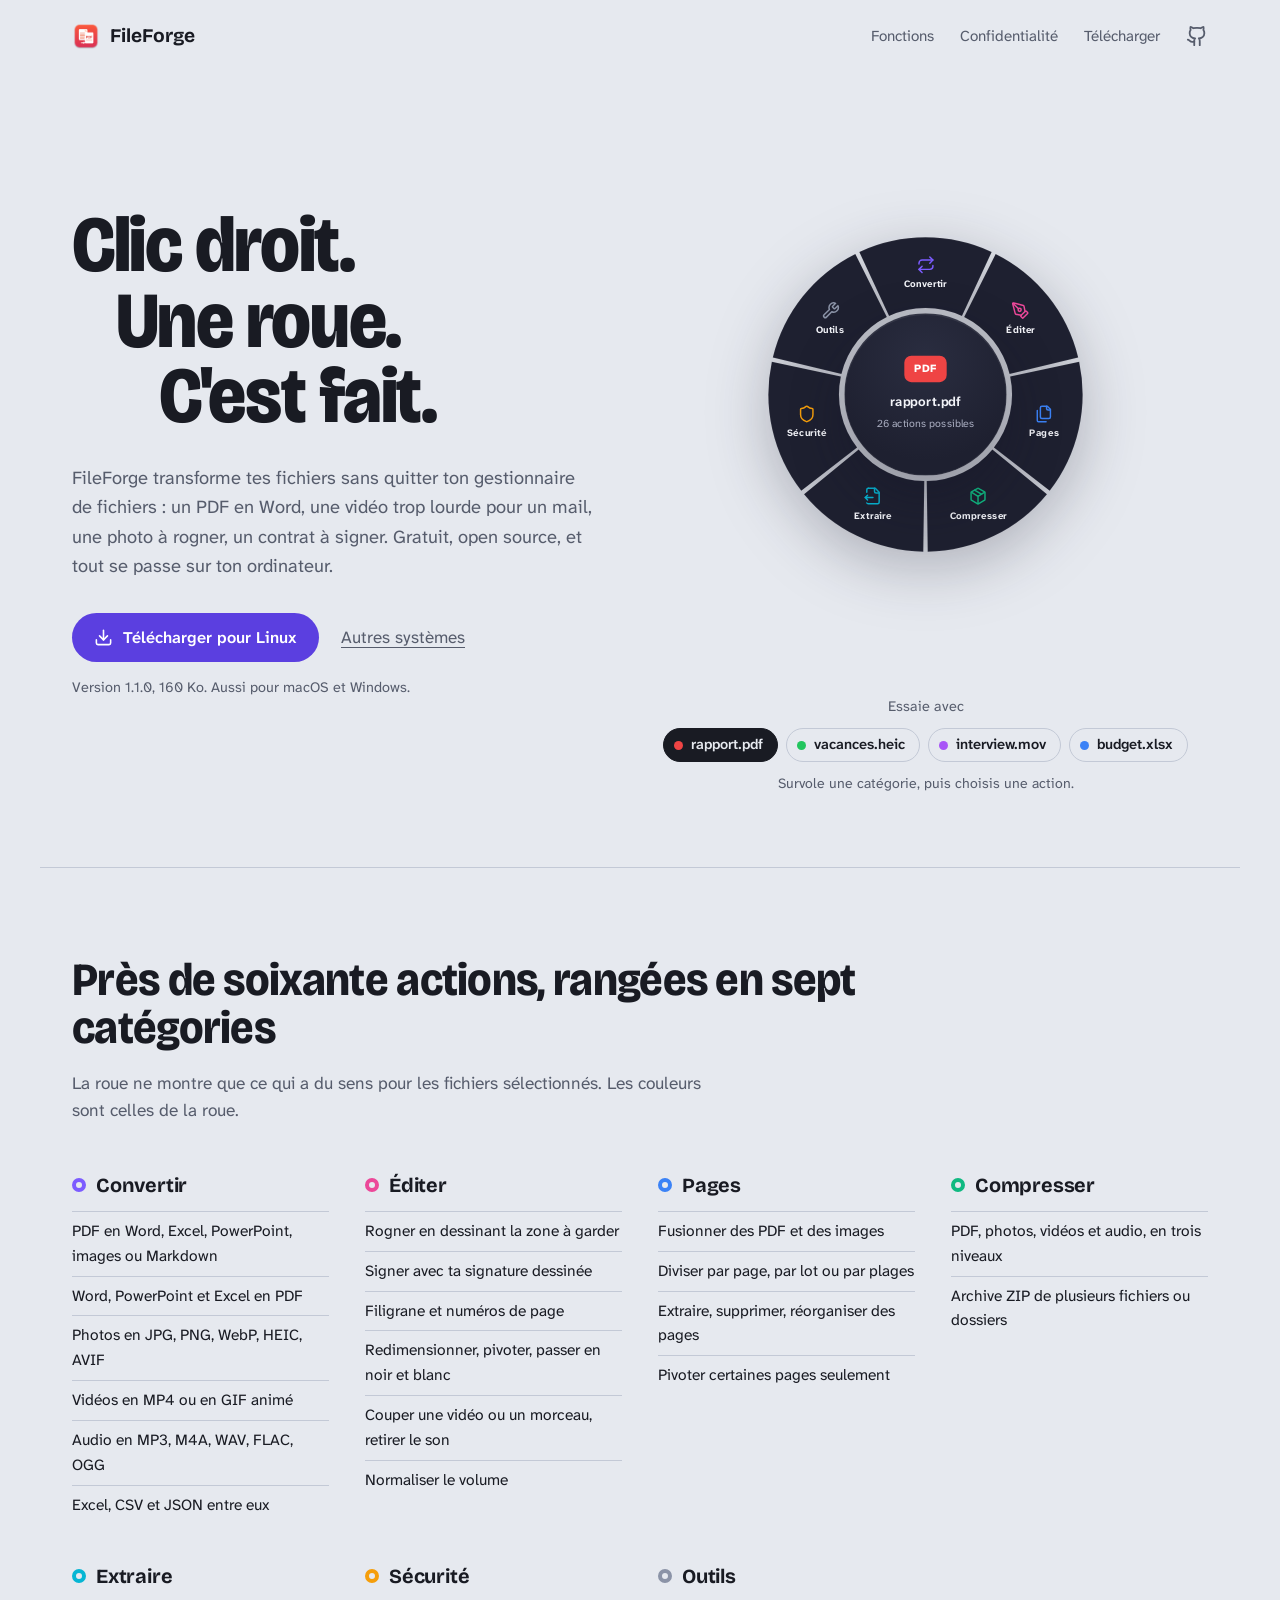
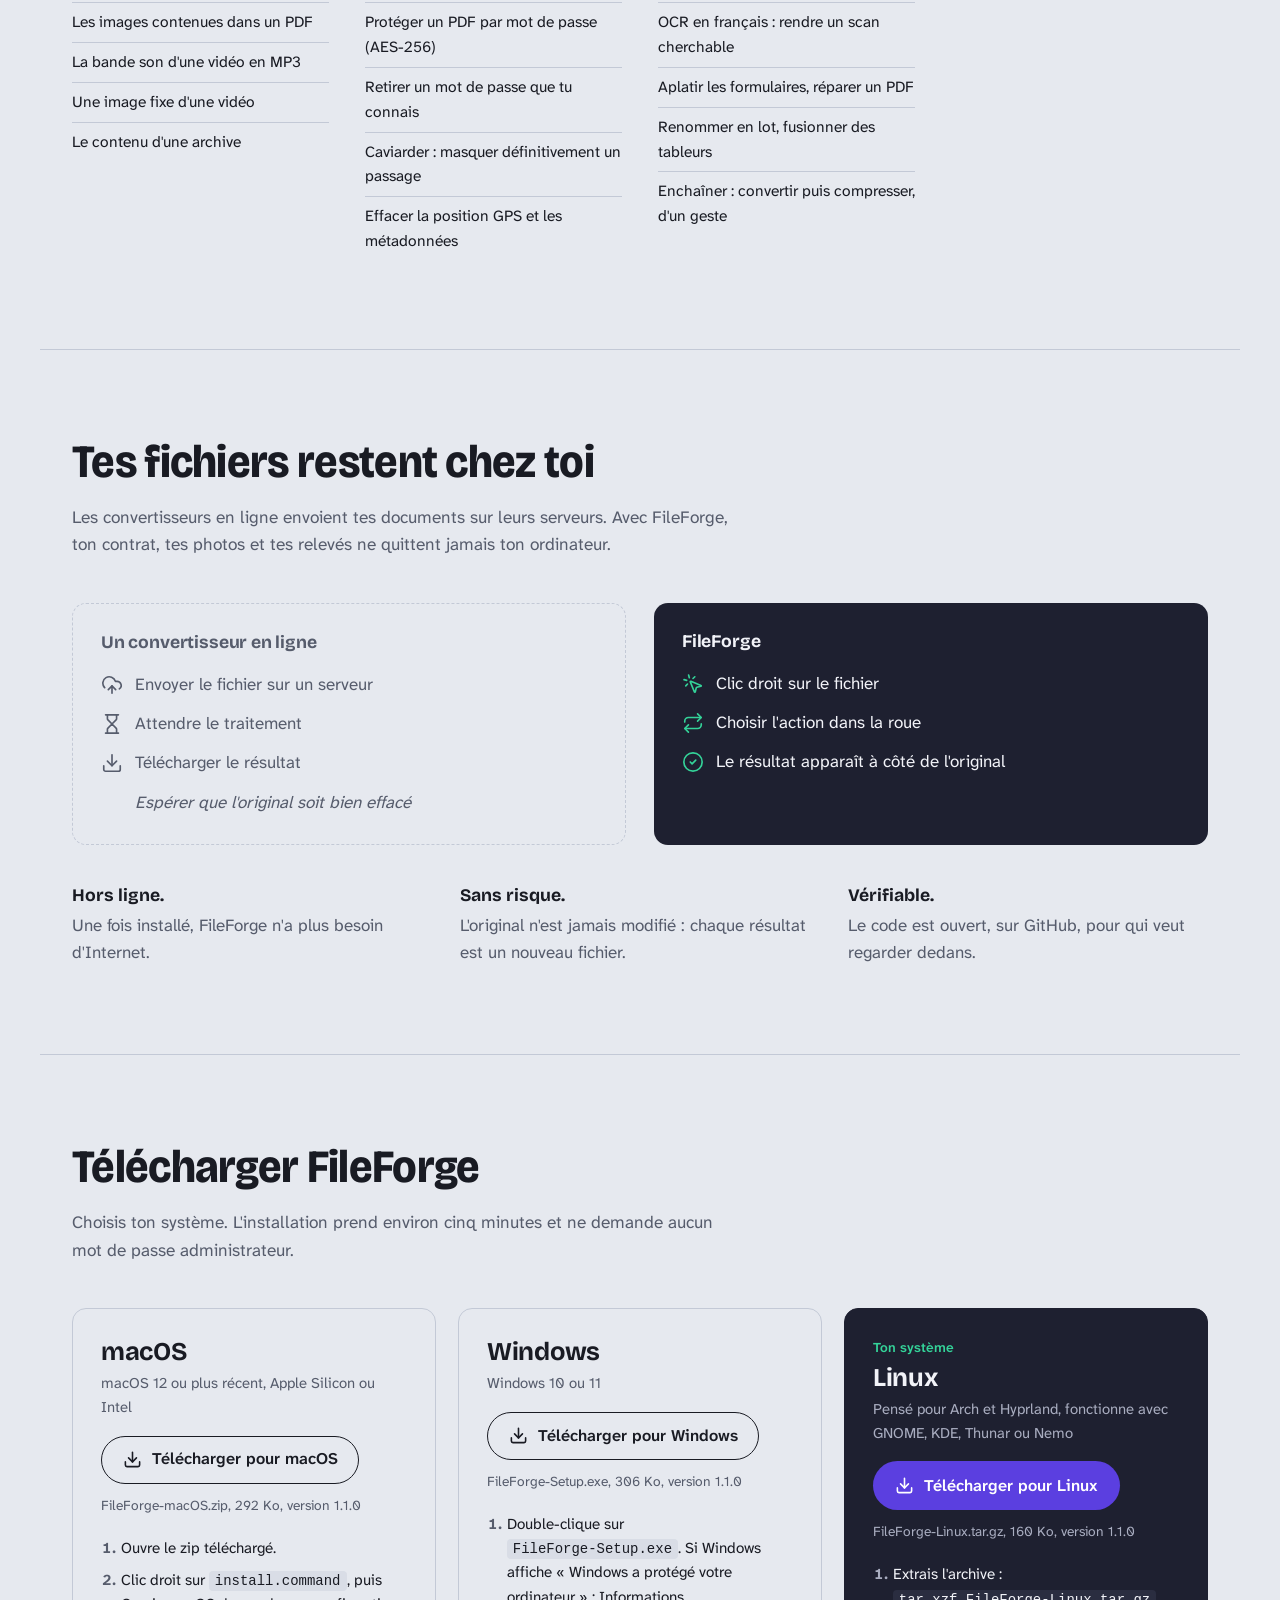
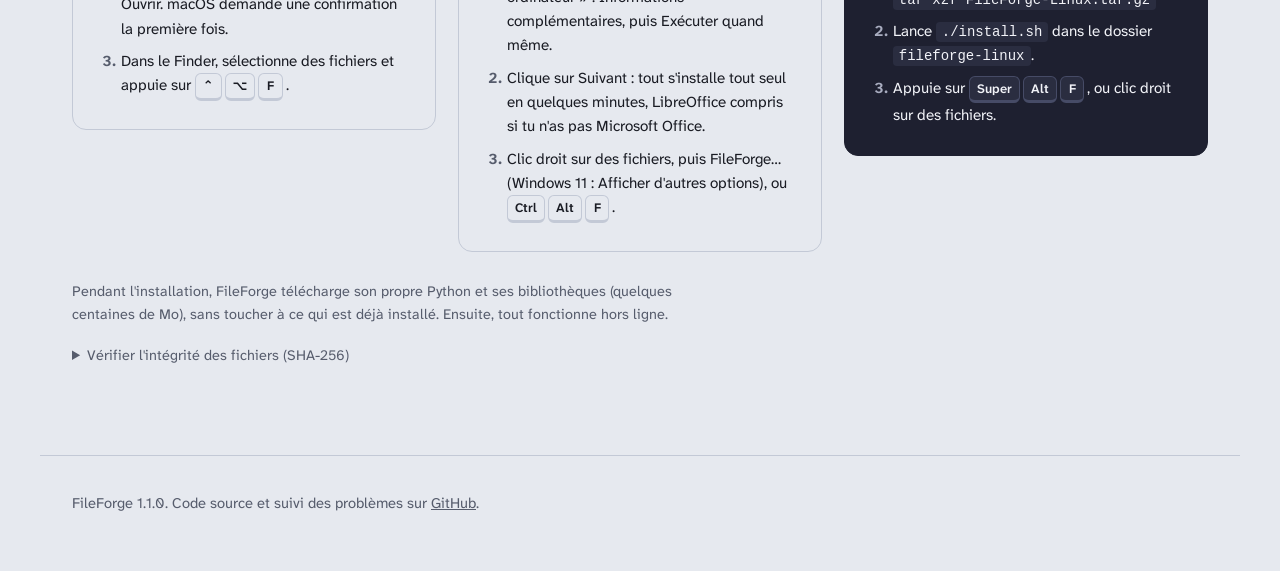
==== commit bd31e516: "Site : étapes Windows à jour (un seul clic)" ====
--- a/index.html
+++ b/index.html
@@ -186,7 +186,7 @@
         <p class="file" data-meta="windows">FileForge-Setup.exe</p>
         <ol class="steps">
           <li>Double-clique sur <code>FileForge-Setup.exe</code>. Si Windows affiche « Windows a protégé votre ordinateur » : Informations complémentaires, puis Exécuter quand même.</li>
-          <li>Clique sur Suivant, puis Installer. L'installation se termine toute seule en quelques minutes.</li>
+          <li>Clique sur Suivant : tout s'installe tout seul en quelques minutes, LibreOffice compris si tu n'as pas Microsoft Office.</li>
           <li>Clic droit sur des fichiers, puis FileForge… (Windows 11 : Afficher d'autres options), ou <kbd>Ctrl</kbd><kbd>Alt</kbd><kbd>F</kbd>.</li>
         </ol>
       </article>
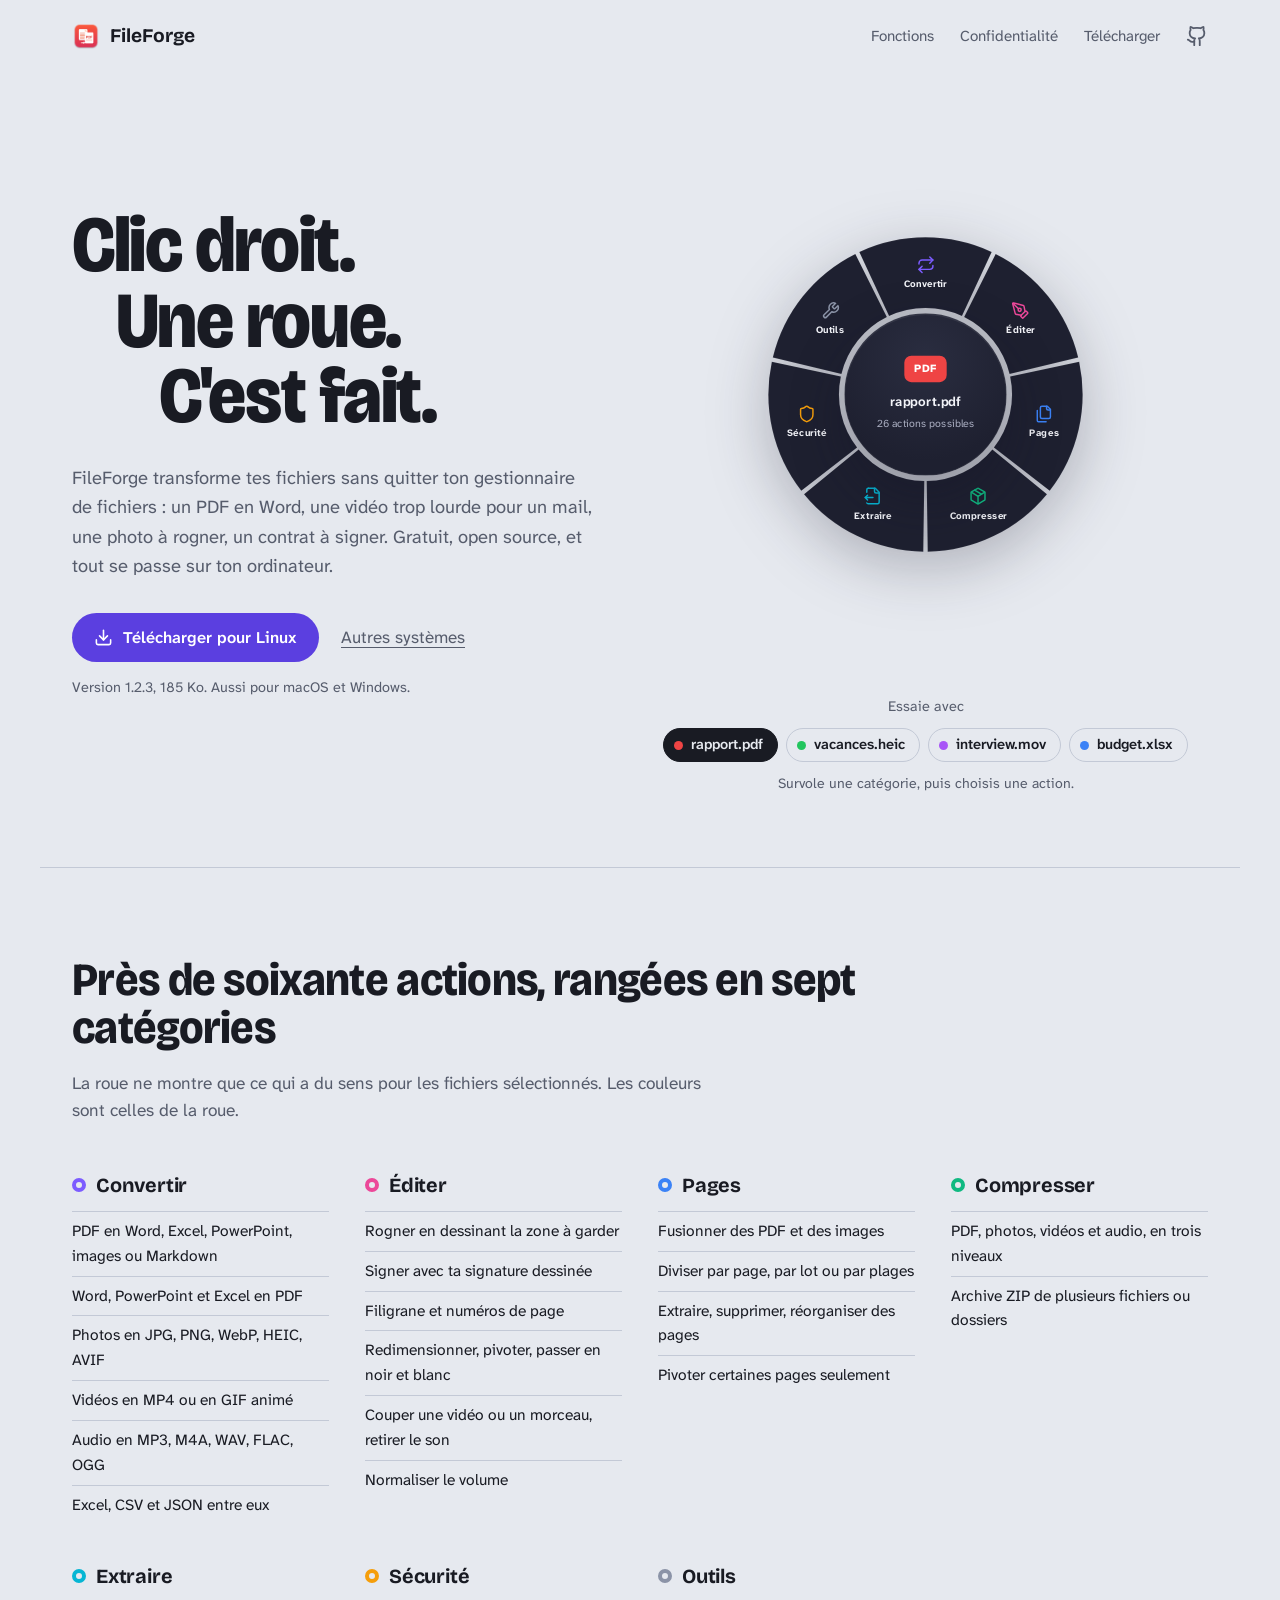
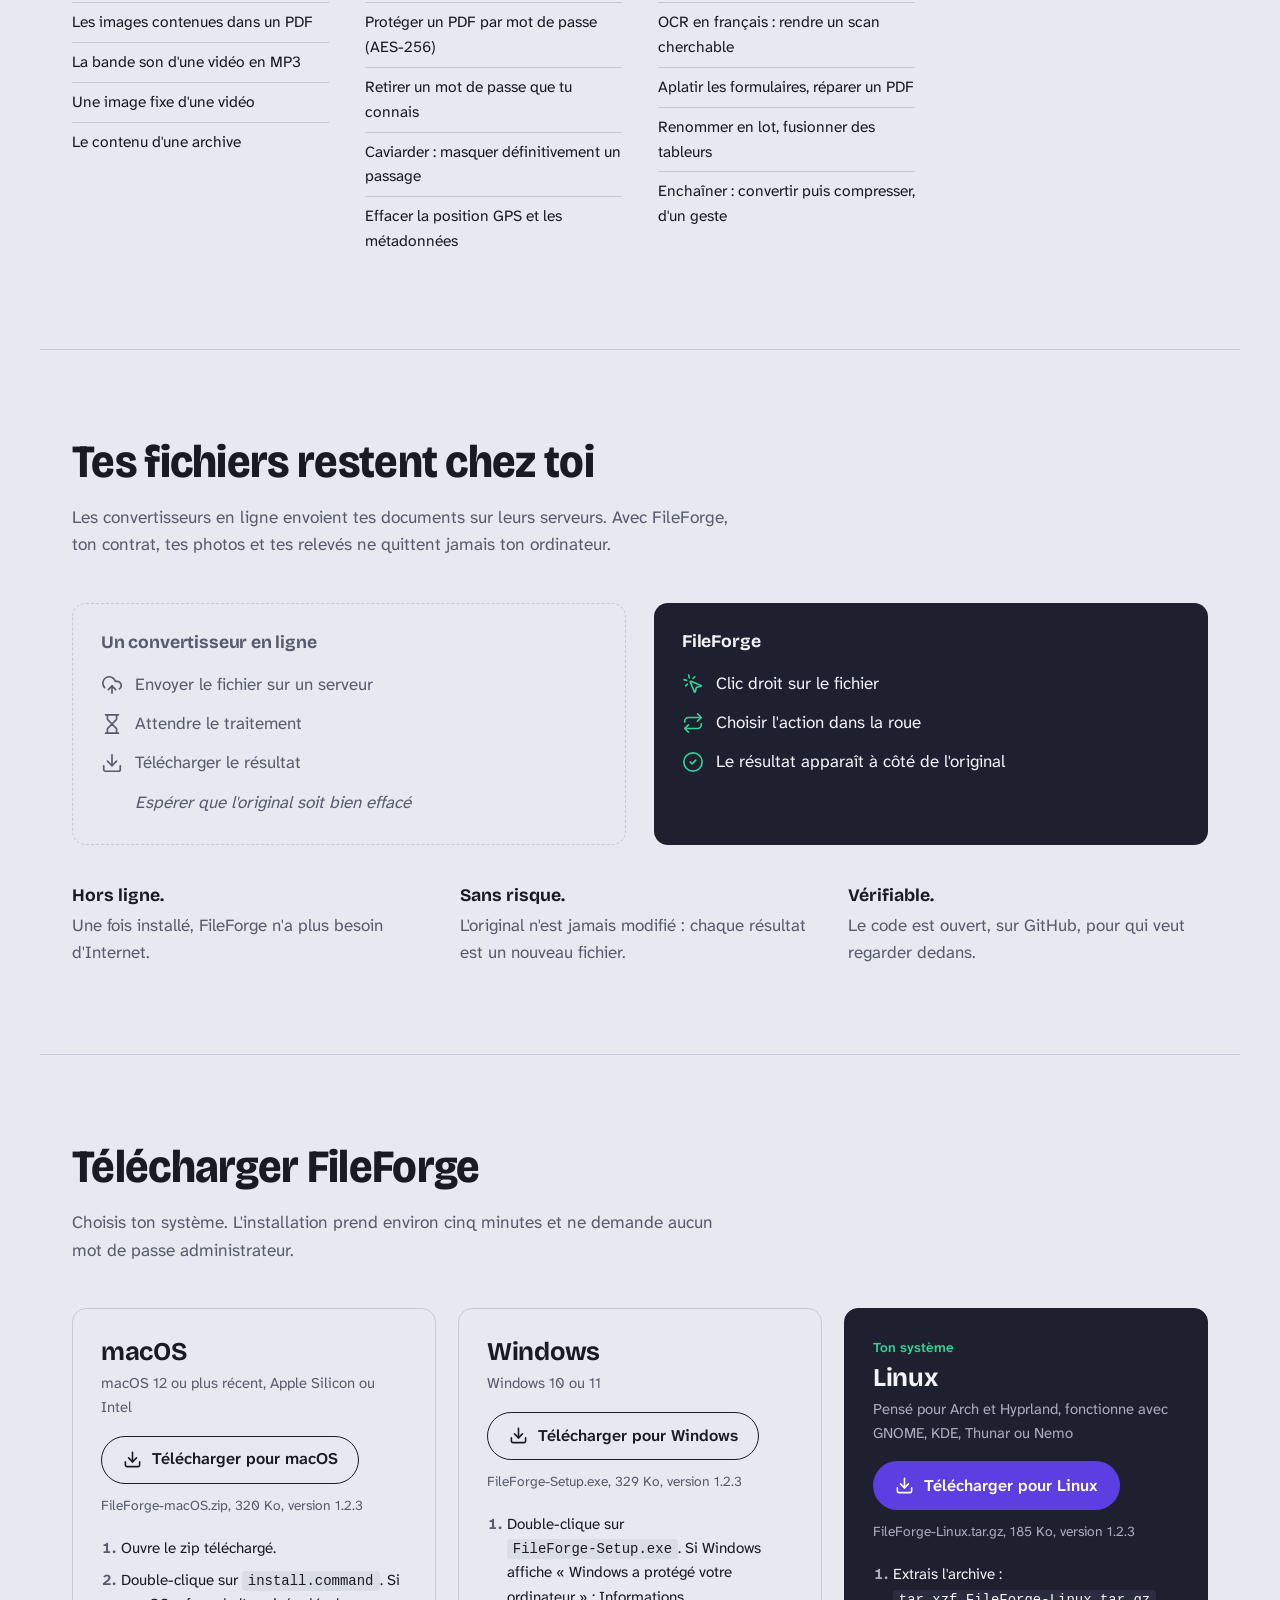
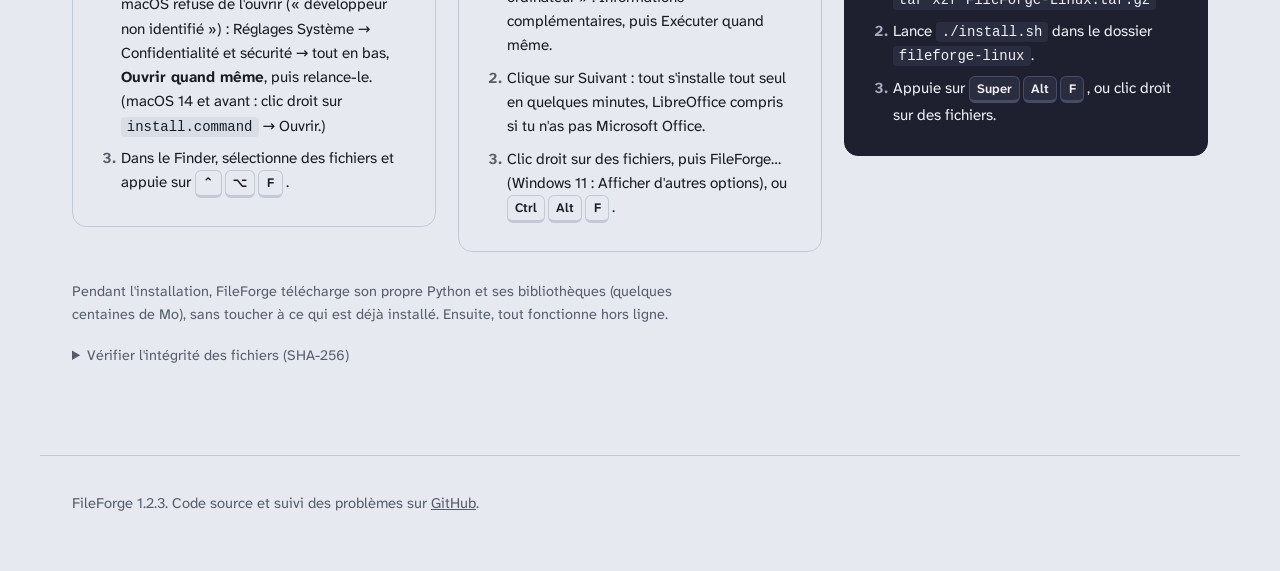
==== commit f8266555: "Site sur GitHub Pages (tototra.github.io/FileForge), chemins relatifs, Cloudflare en miroir pour les" ====
--- a/index.html
+++ b/index.html
@@ -11,18 +11,18 @@
 <meta property="og:description" content="Clic droit, une roue, c'est fait. La boîte à outils de fichiers qui reste sur ton ordinateur.">
 <meta property="og:type" content="website">
 <meta property="og:image" content="/assets/icon-256.png">
-<link rel="icon" type="image/png" href="/assets/favicon.png">
-<link rel="apple-touch-icon" href="/assets/apple-touch-icon.png">
-<link rel="preload" href="/assets/fonts/bricolage-grotesque.woff2" as="font" type="font/woff2" crossorigin>
-<link rel="preload" href="/assets/fonts/atkinson-hyperlegible-next.woff2" as="font" type="font/woff2" crossorigin>
-<link rel="stylesheet" href="/assets/site.css">
+<link rel="icon" type="image/png" href="assets/favicon.png">
+<link rel="apple-touch-icon" href="assets/apple-touch-icon.png">
+<link rel="preload" href="assets/fonts/bricolage-grotesque.woff2" as="font" type="font/woff2" crossorigin>
+<link rel="preload" href="assets/fonts/atkinson-hyperlegible-next.woff2" as="font" type="font/woff2" crossorigin>
+<link rel="stylesheet" href="assets/site.css">
 </head>
 <body>
 <a class="skip" href="#contenu">Aller au contenu</a>
 
 <header class="top">
-  <a class="brand" href="/" aria-label="FileForge, accueil">
-    <img src="/assets/favicon.png" alt="" width="28" height="28">
+  <a class="brand" href="./" aria-label="FileForge, accueil">
+    <img src="assets/favicon.png" alt="" width="28" height="28">
     <span>FileForge</span>
   </a>
   <nav aria-label="Principale">
@@ -168,11 +168,11 @@
           <p class="req">macOS 12 ou plus récent, Apple Silicon ou Intel</p>
           <p class="yours" hidden>Ton système</p>
         </header>
-        <a class="btn" href="/downloads/FileForge-macOS.zip" download data-file="macos">Télécharger pour macOS</a>
+        <a class="btn" href="downloads/FileForge-macOS.zip" download data-file="macos">Télécharger pour macOS</a>
         <p class="file" data-meta="macos">FileForge-macOS.zip</p>
         <ol class="steps">
           <li>Ouvre le zip téléchargé.</li>
-          <li>Clic droit sur <code>install.command</code>, puis Ouvrir. macOS demande une confirmation la première fois.</li>
+          <li>Double-clique sur <code>install.command</code>. Si macOS refuse de l'ouvrir (« développeur non identifié ») : Réglages Système → Confidentialité et sécurité → tout en bas, <strong>Ouvrir quand même</strong>, puis relance-le. (macOS 14 et avant : clic droit sur <code>install.command</code> → Ouvrir.)</li>
           <li>Dans le Finder, sélectionne des fichiers et appuie sur <kbd>⌃</kbd><kbd>⌥</kbd><kbd>F</kbd>.</li>
         </ol>
       </article>
@@ -182,7 +182,7 @@
           <p class="req">Windows 10 ou 11</p>
           <p class="yours" hidden>Ton système</p>
         </header>
-        <a class="btn" href="/downloads/FileForge-Setup.exe" download data-file="windows">Télécharger pour Windows</a>
+        <a class="btn" href="downloads/FileForge-Setup.exe" download data-file="windows">Télécharger pour Windows</a>
         <p class="file" data-meta="windows">FileForge-Setup.exe</p>
         <ol class="steps">
           <li>Double-clique sur <code>FileForge-Setup.exe</code>. Si Windows affiche « Windows a protégé votre ordinateur » : Informations complémentaires, puis Exécuter quand même.</li>
@@ -196,7 +196,7 @@
           <p class="req">Pensé pour Arch et Hyprland, fonctionne avec GNOME, KDE, Thunar ou Nemo</p>
           <p class="yours" hidden>Ton système</p>
         </header>
-        <a class="btn" href="/downloads/FileForge-Linux.tar.gz" download data-file="linux">Télécharger pour Linux</a>
+        <a class="btn" href="downloads/FileForge-Linux.tar.gz" download data-file="linux">Télécharger pour Linux</a>
         <p class="file" data-meta="linux">FileForge-Linux.tar.gz</p>
         <ol class="steps">
           <li>Extrais l'archive : <code>tar xzf FileForge-Linux.tar.gz</code></li>
@@ -217,7 +217,7 @@
   <p><span id="version">FileForge</span>. Code source et suivi des problèmes sur <a href="https://github.com/Tototra/FileForge">GitHub</a>.</p>
 </footer>
 
-<script src="/assets/wheel-data.js"></script>
-<script src="/assets/site.js"></script>
+<script src="assets/wheel-data.js"></script>
+<script src="assets/site.js"></script>
 </body>
 </html>
--- a/assets/site.css
+++ b/assets/site.css
@@ -3,12 +3,12 @@
 @font-face {
   font-family: "Bricolage Grotesque"; font-style: normal; font-display: swap;
   font-weight: 200 800; font-stretch: 75% 100%;
-  src: url(/assets/fonts/bricolage-grotesque.woff2) format("woff2-variations"), url(/assets/fonts/bricolage-grotesque.woff2) format("woff2");
+  src: url(fonts/bricolage-grotesque.woff2) format("woff2-variations"), url(fonts/bricolage-grotesque.woff2) format("woff2");
 }
 @font-face {
   font-family: "Atkinson Hyperlegible Next"; font-style: normal; font-display: swap;
   font-weight: 200 800;
-  src: url(/assets/fonts/atkinson-hyperlegible-next.woff2) format("woff2-variations"), url(/assets/fonts/atkinson-hyperlegible-next.woff2) format("woff2");
+  src: url(fonts/atkinson-hyperlegible-next.woff2) format("woff2-variations"), url(fonts/atkinson-hyperlegible-next.woff2) format("woff2");
 }
 :root {
   --fog: #E6E9EF;        /* fond : brume froide, calme autour de la roue */
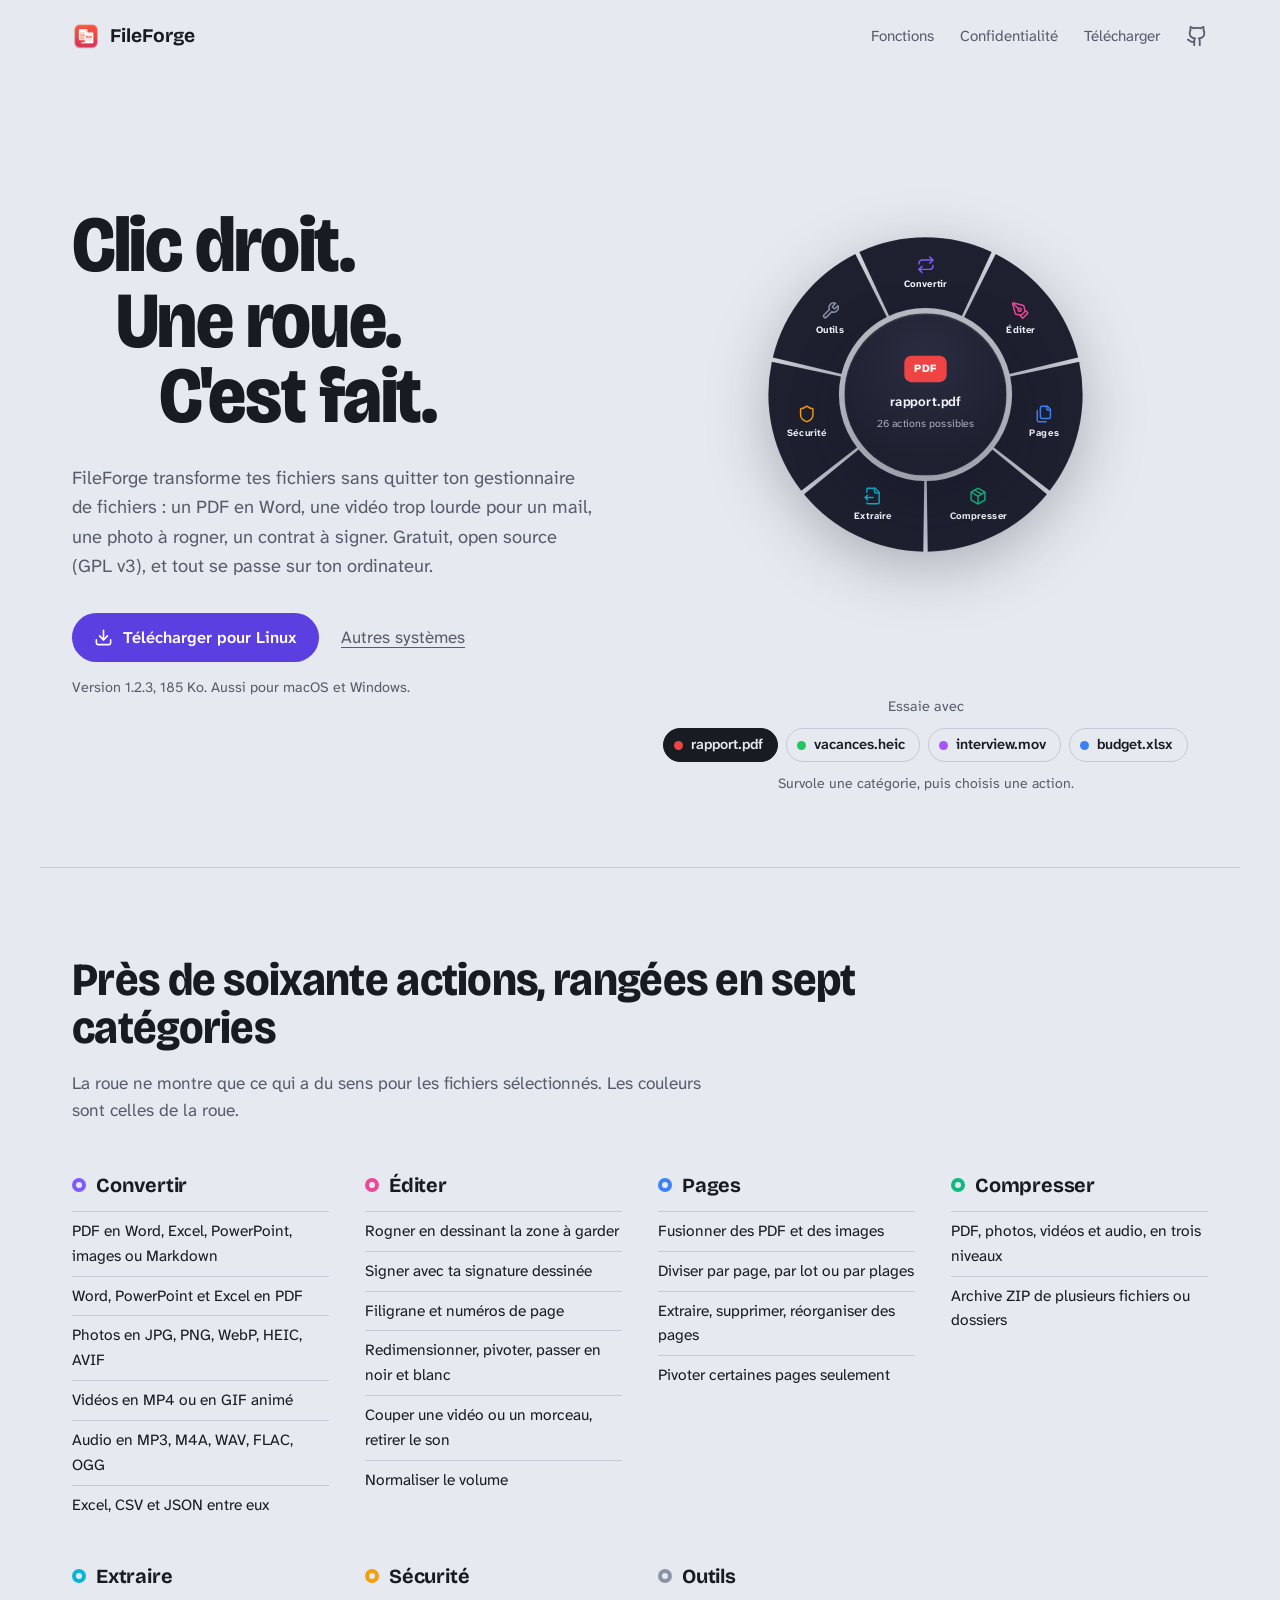
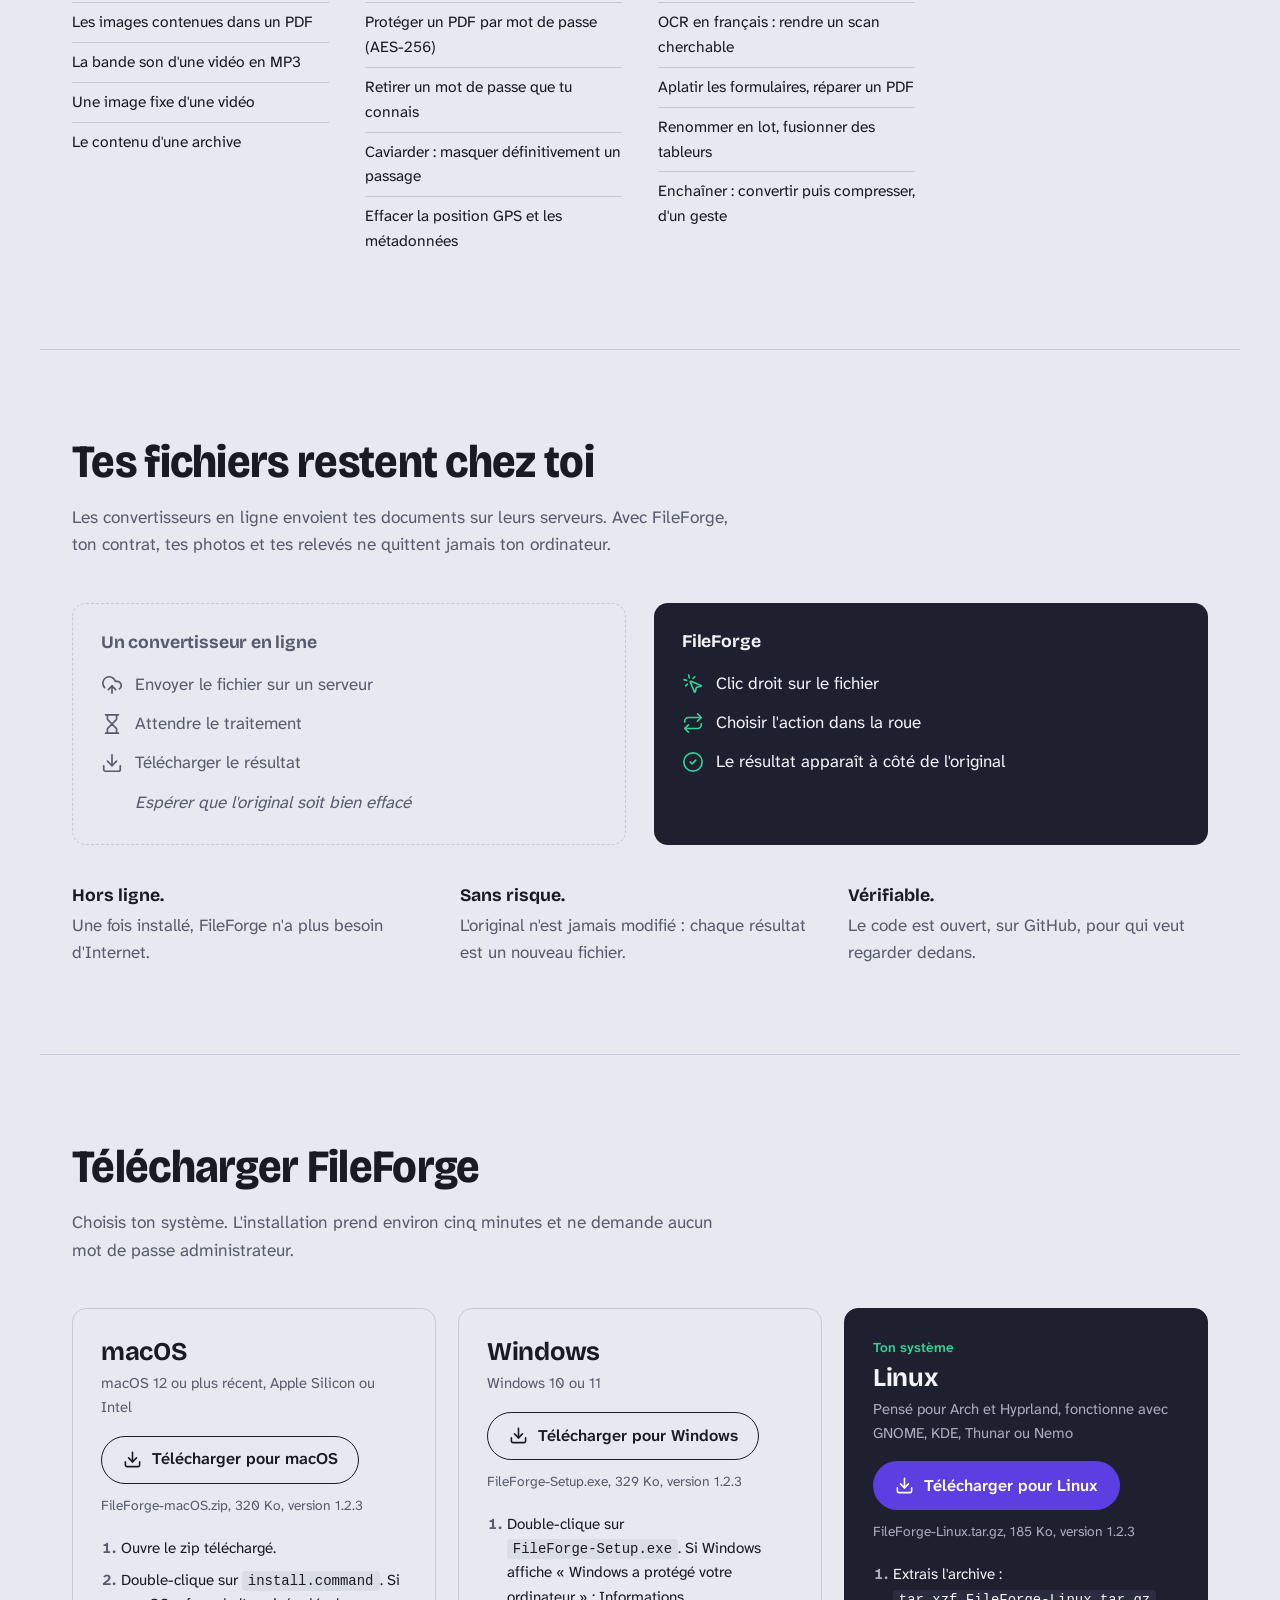
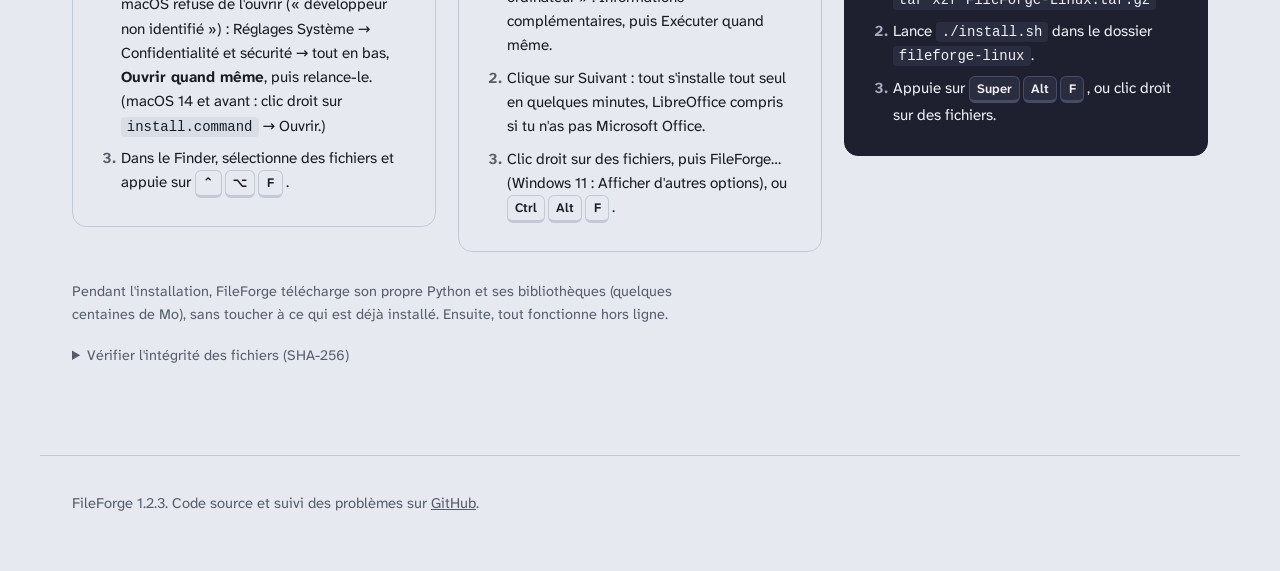
==== commit 9abc7c65: "Licence GNU GPL v3" ====
--- a/index.html
+++ b/index.html
@@ -4,7 +4,7 @@
 <meta charset="utf-8">
 <meta name="viewport" content="width=device-width, initial-scale=1">
 <title>FileForge</title>
-<meta name="description" content="Convertir, compresser, rogner, signer : FileForge s'ouvre en roue d'un clic droit sur tes fichiers. Gratuit, open source, et rien ne quitte ton ordinateur. Pour macOS, Windows et Linux.">
+<meta name="description" content="Convertir, compresser, rogner, signer : FileForge s'ouvre en roue d'un clic droit sur tes fichiers. Gratuit, open source (GPL v3), et rien ne quitte ton ordinateur. Pour macOS, Windows et Linux.">
 <meta name="theme-color" content="#E6E9EF" media="(prefers-color-scheme: light)">
 <meta name="theme-color" content="#15161D" media="(prefers-color-scheme: dark)">
 <meta property="og:title" content="FileForge">
@@ -37,7 +37,7 @@
   <section class="hero" aria-labelledby="titre">
     <div class="hero-text">
       <h1 id="titre"><span>Clic droit.</span> <span>Une roue.</span> <span>C'est fait.</span></h1>
-      <p class="lead">FileForge transforme tes fichiers sans quitter ton gestionnaire de fichiers&nbsp;: un PDF en Word, une vidéo trop lourde pour un mail, une photo à rogner, un contrat à signer. Gratuit, open source, et tout se passe sur ton ordinateur.</p>
+      <p class="lead">FileForge transforme tes fichiers sans quitter ton gestionnaire de fichiers&nbsp;: un PDF en Word, une vidéo trop lourde pour un mail, une photo à rogner, un contrat à signer. Gratuit, open source (GPL v3), et tout se passe sur ton ordinateur.</p>
       <div class="cta">
         <a class="btn" id="hero-dl" href="#telecharger">Télécharger FileForge</a>
         <a class="quiet" id="hero-other" href="#telecharger">Voir tous les systèmes</a>
